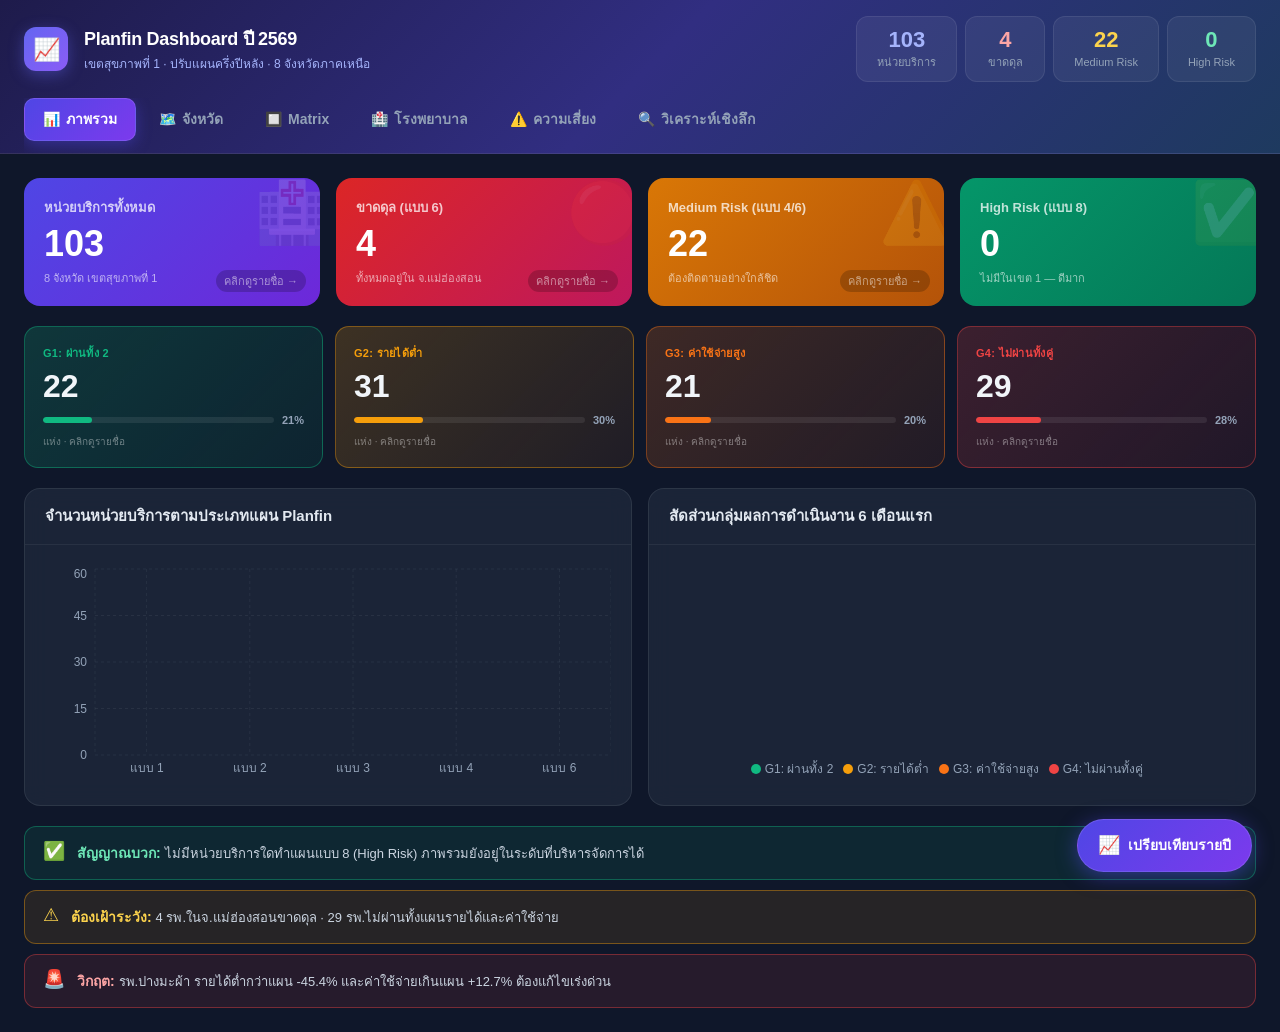
==== index.html @ d9b692b6 "New" ====
<!DOCTYPE html><html lang="th"><head><meta charSet="utf-8"/><meta name="viewport" content="width=device-width, initial-scale=1"/><link rel="stylesheet" href="./_next/static/css/d5224b88f8f56c6d.css" data-precedence="next"/><link rel="preload" as="script" fetchPriority="low" href="./_next/static/chunks/webpack-0bb8146e4663e6e8.js"/><script src="./_next/static/chunks/fd9d1056-9d9200ea77c7b224.js" async=""></script><script src="./_next/static/chunks/23-3e95b1f8a080f27b.js" async=""></script><script src="./_next/static/chunks/main-app-0496dd8c7f02f5f2.js" async=""></script><script src="./_next/static/chunks/999-10f7c270528f5261.js" async=""></script><script src="./_next/static/chunks/app/page-3d69cf6499fd7218.js" async=""></script><title>Planfin Dashboard 2569 - เขตสุขภาพที่ 1</title><meta name="description" content="วิเคราะห์แผนการเงิน (Planfin) ปรับแผนครึ่งปีหลัง ปีงบประมาณ 2569"/><script src="./_next/static/chunks/polyfills-78c92fac7aa8fdd8.js" noModule=""></script></head><body><div style="min-height:100vh;background:#0f172a;font-family:&#x27;Sarabun&#x27;, sans-serif"><div style="background:linear-gradient(135deg, #1e1b4b 0%, #312e81 50%, #1e3a5f 100%);border-bottom:1px solid rgba(255,255,255,0.1);position:sticky;top:0;z-index:50"><div style="max-width:1400px;margin:0 auto;padding:0 24px"><div style="display:flex;align-items:center;justify-content:space-between;padding:16px 0;gap:16px;flex-wrap:wrap"><div style="display:flex;align-items:center;gap:16px"><div style="width:44px;height:44px;background:linear-gradient(135deg,#6366f1,#8b5cf6);border-radius:12px;display:flex;align-items:center;justify-content:center;font-size:22px;box-shadow:0 4px 15px rgba(99,102,241,0.4)">📈</div><div><h1 style="margin:0;font-size:18px;font-weight:800;color:#ffffff;letter-spacing:-0.3px">Planfin Dashboard ปี 2569</h1><p style="margin:2px 0 0;font-size:12px;color:#a5b4fc">เขตสุขภาพที่ 1 · ปรับแผนครึ่งปีหลัง · 8 จังหวัดภาคเหนือ</p></div></div><div style="display:flex;gap:8px;flex-wrap:wrap"><div style="display:flex;flex-direction:column;align-items:center;padding:12px 20px;background:rgba(255,255,255,0.06);border-radius:12px;border:1px solid rgba(255,255,255,0.08);min-width:80px"><span style="font-size:22px;font-weight:800;color:#a5b4fc;line-height:1">103</span><span style="font-size:11px;color:#94a3b8;margin-top:4px;text-align:center;line-height:1.3">หน่วยบริการ</span></div><div style="display:flex;flex-direction:column;align-items:center;padding:12px 20px;background:rgba(255,255,255,0.06);border-radius:12px;border:1px solid rgba(255,255,255,0.08);min-width:80px"><span style="font-size:22px;font-weight:800;color:#fca5a5;line-height:1">4</span><span style="font-size:11px;color:#94a3b8;margin-top:4px;text-align:center;line-height:1.3">ขาดดุล</span></div><div style="display:flex;flex-direction:column;align-items:center;padding:12px 20px;background:rgba(255,255,255,0.06);border-radius:12px;border:1px solid rgba(255,255,255,0.08);min-width:80px"><span style="font-size:22px;font-weight:800;color:#fcd34d;line-height:1">22</span><span style="font-size:11px;color:#94a3b8;margin-top:4px;text-align:center;line-height:1.3">Medium Risk</span></div><div style="display:flex;flex-direction:column;align-items:center;padding:12px 20px;background:rgba(255,255,255,0.06);border-radius:12px;border:1px solid rgba(255,255,255,0.08);min-width:80px"><span style="font-size:22px;font-weight:800;color:#6ee7b7;line-height:1">0</span><span style="font-size:11px;color:#94a3b8;margin-top:4px;text-align:center;line-height:1.3">High Risk</span></div></div></div><div style="display:flex;gap:4px;padding-bottom:12px;overflow-x:auto"><button class="nav-tab active"><span>📊</span><span>ภาพรวม</span></button><button class="nav-tab"><span>🗺️</span><span>จังหวัด</span></button><button class="nav-tab"><span>🔲</span><span>Matrix</span></button><button class="nav-tab"><span>🏥</span><span>โรงพยาบาล</span></button><button class="nav-tab"><span>⚠️</span><span>ความเสี่ยง</span></button><button class="nav-tab"><span>🔍</span><span>วิเคราะห์เชิงลึก</span></button></div></div></div><div style="max-width:1400px;margin:0 auto;padding:24px"><div class="animate-fade-in" style="display:flex;flex-direction:column;gap:20px"><div style="display:grid;grid-template-columns:repeat(auto-fit, minmax(200px, 1fr));gap:16px"><div class="kpi-hover" style="background:linear-gradient(135deg, #4f46e5, #6d28d9);border-radius:16px;padding:20px;position:relative;overflow:hidden"><div style="position:absolute;top:-10px;right:-10px;font-size:60px;opacity:0.15">🏥</div><div style="font-size:13px;font-weight:600;color:rgba(255,255,255,0.75);margin-bottom:8px">หน่วยบริการทั้งหมด</div><div style="font-size:36px;font-weight:800;color:#ffffff;line-height:1">103</div><div style="font-size:11px;color:rgba(255,255,255,0.6);margin-top:8px">8 จังหวัด เขตสุขภาพที่ 1</div><div style="position:absolute;bottom:14px;right:14px;font-size:11px;color:rgba(255,255,255,0.5);background:rgba(0,0,0,0.2);padding:3px 8px;border-radius:20px">คลิกดูรายชื่อ →</div></div><div class="kpi-hover" style="background:linear-gradient(135deg, #dc2626, #be185d);border-radius:16px;padding:20px;position:relative;overflow:hidden"><div style="position:absolute;top:-10px;right:-10px;font-size:60px;opacity:0.15">🔴</div><div style="font-size:13px;font-weight:600;color:rgba(255,255,255,0.75);margin-bottom:8px">ขาดดุล (แบบ 6)</div><div style="font-size:36px;font-weight:800;color:#ffffff;line-height:1">4</div><div style="font-size:11px;color:rgba(255,255,255,0.6);margin-top:8px">ทั้งหมดอยู่ใน จ.แม่ฮ่องสอน</div><div style="position:absolute;bottom:14px;right:14px;font-size:11px;color:rgba(255,255,255,0.5);background:rgba(0,0,0,0.2);padding:3px 8px;border-radius:20px">คลิกดูรายชื่อ →</div></div><div class="kpi-hover" style="background:linear-gradient(135deg, #d97706, #b45309);border-radius:16px;padding:20px;position:relative;overflow:hidden"><div style="position:absolute;top:-10px;right:-10px;font-size:60px;opacity:0.15">⚠️</div><div style="font-size:13px;font-weight:600;color:rgba(255,255,255,0.75);margin-bottom:8px">Medium Risk (แบบ 4/6)</div><div style="font-size:36px;font-weight:800;color:#ffffff;line-height:1">22</div><div style="font-size:11px;color:rgba(255,255,255,0.6);margin-top:8px">ต้องติดตามอย่างใกล้ชิด</div><div style="position:absolute;bottom:14px;right:14px;font-size:11px;color:rgba(255,255,255,0.5);background:rgba(0,0,0,0.2);padding:3px 8px;border-radius:20px">คลิกดูรายชื่อ →</div></div><div class="kpi-hover" style="background:linear-gradient(135deg, #059669, #047857);border-radius:16px;padding:20px;position:relative;overflow:hidden"><div style="position:absolute;top:-10px;right:-10px;font-size:60px;opacity:0.15">✅</div><div style="font-size:13px;font-weight:600;color:rgba(255,255,255,0.75);margin-bottom:8px">High Risk (แบบ 8)</div><div style="font-size:36px;font-weight:800;color:#ffffff;line-height:1">0</div><div style="font-size:11px;color:rgba(255,255,255,0.6);margin-top:8px">ไม่มีในเขต 1 — ดีมาก</div></div></div><div style="display:grid;grid-template-columns:repeat(auto-fit, minmax(160px, 1fr));gap:12px"><div class="kpi-hover" style="background:linear-gradient(135deg, rgba(16,185,129,0.2), rgba(5,150,105,0.1));border:1px solid rgba(16,185,129,0.4);border-radius:14px;padding:18px"><div style="font-size:11px;font-weight:700;color:#10b981;margin-bottom:8px;letter-spacing:0.3px">G1: ผ่านทั้ง 2</div><div style="font-size:32px;font-weight:800;color:#f1f5f9;line-height:1">22</div><div style="display:flex;align-items:center;gap:8px;margin-top:10px"><div class="progress-bar" style="flex:1"><div class="progress-fill" style="width:21%;background:#10b981"></div></div><span style="font-size:11px;color:#94a3b8;font-weight:600">21<!-- -->%</span></div><div style="font-size:10px;color:rgba(255,255,255,0.4);margin-top:6px">แห่ง · คลิกดูรายชื่อ</div></div><div class="kpi-hover" style="background:linear-gradient(135deg, rgba(245,158,11,0.2), rgba(180,83,9,0.1));border:1px solid rgba(245,158,11,0.4);border-radius:14px;padding:18px"><div style="font-size:11px;font-weight:700;color:#f59e0b;margin-bottom:8px;letter-spacing:0.3px">G2: รายได้ต่ำ</div><div style="font-size:32px;font-weight:800;color:#f1f5f9;line-height:1">31</div><div style="display:flex;align-items:center;gap:8px;margin-top:10px"><div class="progress-bar" style="flex:1"><div class="progress-fill" style="width:30%;background:#f59e0b"></div></div><span style="font-size:11px;color:#94a3b8;font-weight:600">30<!-- -->%</span></div><div style="font-size:10px;color:rgba(255,255,255,0.4);margin-top:6px">แห่ง · คลิกดูรายชื่อ</div></div><div class="kpi-hover" style="background:linear-gradient(135deg, rgba(249,115,22,0.2), rgba(194,65,12,0.1));border:1px solid rgba(249,115,22,0.4);border-radius:14px;padding:18px"><div style="font-size:11px;font-weight:700;color:#f97316;margin-bottom:8px;letter-spacing:0.3px">G3: ค่าใช้จ่ายสูง</div><div style="font-size:32px;font-weight:800;color:#f1f5f9;line-height:1">21</div><div style="display:flex;align-items:center;gap:8px;margin-top:10px"><div class="progress-bar" style="flex:1"><div class="progress-fill" style="width:20%;background:#f97316"></div></div><span style="font-size:11px;color:#94a3b8;font-weight:600">20<!-- -->%</span></div><div style="font-size:10px;color:rgba(255,255,255,0.4);margin-top:6px">แห่ง · คลิกดูรายชื่อ</div></div><div class="kpi-hover" style="background:linear-gradient(135deg, rgba(239,68,68,0.2), rgba(185,28,28,0.1));border:1px solid rgba(239,68,68,0.4);border-radius:14px;padding:18px"><div style="font-size:11px;font-weight:700;color:#ef4444;margin-bottom:8px;letter-spacing:0.3px">G4: ไม่ผ่านทั้งคู่</div><div style="font-size:32px;font-weight:800;color:#f1f5f9;line-height:1">29</div><div style="display:flex;align-items:center;gap:8px;margin-top:10px"><div class="progress-bar" style="flex:1"><div class="progress-fill" style="width:28%;background:#ef4444"></div></div><span style="font-size:11px;color:#94a3b8;font-weight:600">28<!-- -->%</span></div><div style="font-size:10px;color:rgba(255,255,255,0.4);margin-top:6px">แห่ง · คลิกดูรายชื่อ</div></div></div><div style="display:grid;grid-template-columns:1fr 1fr;gap:16px"><div class="glass-card" style="padding:0;overflow:hidden"><div style="padding:16px 20px;border-bottom:1px solid rgba(255,255,255,0.06)"><h3 style="margin:0;font-size:15px;font-weight:700;color:#e2e8f0">จำนวนหน่วยบริการตามประเภทแผน Planfin</h3></div><div style="padding:20px"><div class="recharts-responsive-container" style="width:100%;height:220px;min-width:0"></div></div></div><div class="glass-card" style="padding:0;overflow:hidden"><div style="padding:16px 20px;border-bottom:1px solid rgba(255,255,255,0.06)"><h3 style="margin:0;font-size:15px;font-weight:700;color:#e2e8f0">สัดส่วนกลุ่มผลการดำเนินงาน 6 เดือนแรก</h3></div><div style="padding:20px"><div class="recharts-responsive-container" style="width:100%;height:220px;min-width:0"></div></div></div></div><div style="display:flex;flex-direction:column;gap:10px"><div style="background:rgba(16,185,129,0.1);border:1px solid rgba(16,185,129,0.4);border-radius:12px;padding:14px 18px;display:flex;gap:12px;align-items:flex-start"><span style="font-size:18px;line-height:1;margin-top:1px;color:#6ee7b7">✅</span><div><strong style="color:#6ee7b7;font-size:14px">สัญญาณบวก<!-- -->: </strong><span style="color:#cbd5e1;font-size:13px">ไม่มีหน่วยบริการใดทำแผนแบบ 8 (High Risk) ภาพรวมยังอยู่ในระดับที่บริหารจัดการได้</span></div></div><div style="background:rgba(245,158,11,0.1);border:1px solid rgba(245,158,11,0.4);border-radius:12px;padding:14px 18px;display:flex;gap:12px;align-items:flex-start"><span style="font-size:18px;line-height:1;margin-top:1px;color:#fcd34d">⚠</span><div><strong style="color:#fcd34d;font-size:14px">ต้องเฝ้าระวัง<!-- -->: </strong><span style="color:#cbd5e1;font-size:13px">4 รพ. ในจ.แม่ฮ่องสอนขาดดุล · 29 รพ. ไม่ผ่านทั้งแผนรายได้และค่าใช้จ่าย</span></div></div><div style="background:rgba(239,68,68,0.1);border:1px solid rgba(239,68,68,0.4);border-radius:12px;padding:14px 18px;display:flex;gap:12px;align-items:flex-start"><span style="font-size:18px;line-height:1;margin-top:1px;color:#fca5a5">🚨</span><div><strong style="color:#fca5a5;font-size:14px">วิกฤต<!-- -->: </strong><span style="color:#cbd5e1;font-size:13px">รพ.ปางมะผ้า รายได้ต่ำกว่าแผน -45.4% และค่าใช้จ่ายเกินแผน +12.7% ต้องแก้ไขเร่งด่วน</span></div></div></div></div></div></div><script src="./_next/static/chunks/webpack-0bb8146e4663e6e8.js" async=""></script><script>(self.__next_f=self.__next_f||[]).push([0]);self.__next_f.push([2,null])</script><script>self.__next_f.push([1,"1:HL[\"./_next/static/css/d5224b88f8f56c6d.css\",\"style\"]\n"])</script><script>self.__next_f.push([1,"2:I[5751,[],\"\"]\n4:I[7416,[\"999\",\"static/chunks/999-10f7c270528f5261.js\",\"931\",\"static/chunks/app/page-3d69cf6499fd7218.js\"],\"default\"]\n5:I[9275,[],\"\"]\n6:I[1343,[],\"\"]\n8:I[6130,[],\"\"]\n9:[]\n0:[[[\"$\",\"link\",\"0\",{\"rel\":\"stylesheet\",\"href\":\"./_next/static/css/d5224b88f8f56c6d.css\",\"precedence\":\"next\",\"crossOrigin\":\"$undefined\"}]],[\"$\",\"$L2\",null,{\"buildId\":\"xEooM-z-ZCKCpqNRtaUjY\",\"assetPrefix\":\".\",\"initialCanonicalUrl\":\"/\",\"initialTree\":[\"\",{\"children\":[\"__PAGE__\",{}]},\"$undefined\",\"$undefined\",true],\"initialSeedData\":[\"\",{\"children\":[\"__PAGE__\",{},[[\"$L3\",[\"$\",\"$L4\",null,{}]],null],null]},[[\"$\",\"html\",null,{\"lang\":\"th\",\"children\":[\"$\",\"body\",null,{\"children\":[\"$\",\"$L5\",null,{\"parallelRouterKey\":\"children\",\"segmentPath\":[\"children\"],\"error\":\"$undefined\",\"errorStyles\":\"$undefined\",\"errorScripts\":\"$undefined\",\"template\":[\"$\",\"$L6\",null,{}],\"templateStyles\":\"$undefined\",\"templateScripts\":\"$undefined\",\"notFound\":[[\"$\",\"title\",null,{\"children\":\"404: This page could not be found.\"}],[\"$\",\"div\",null,{\"style\":{\"fontFamily\":\"system-ui,\\\"Segoe UI\\\",Roboto,Helvetica,Arial,sans-serif,\\\"Apple Color Emoji\\\",\\\"Segoe UI Emoji\\\"\",\"height\":\"100vh\",\"textAlign\":\"center\",\"display\":\"flex\",\"flexDirection\":\"column\",\"alignItems\":\"center\",\"justifyContent\":\"center\"},\"children\":[\"$\",\"div\",null,{\"children\":[[\"$\",\"style\",null,{\"dangerouslySetInnerHTML\":{\"__html\":\"body{color:#000;background:#fff;margin:0}.next-error-h1{border-right:1px solid rgba(0,0,0,.3)}@media (prefers-color-scheme:dark){body{color:#fff;background:#000}.next-error-h1{border-right:1px solid rgba(255,255,255,.3)}}\"}}],[\"$\",\"h1\",null,{\"className\":\"next-error-h1\",\"style\":{\"display\":\"inline-block\",\"margin\":\"0 20px 0 0\",\"padding\":\"0 23px 0 0\",\"fontSize\":24,\"fontWeight\":500,\"verticalAlign\":\"top\",\"lineHeight\":\"49px\"},\"children\":\"404\"}],[\"$\",\"div\",null,{\"style\":{\"display\":\"inline-block\"},\"children\":[\"$\",\"h2\",null,{\"style\":{\"fontSize\":14,\"fontWeight\":400,\"lineHeight\":\"49px\",\"margin\":0},\"children\":\"This page could not be found.\"}]}]]}]}]],\"notFoundStyles\":[],\"styles\":null}]}]}],null],null]"])</script><script>self.__next_f.push([1,",\"couldBeIntercepted\":false,\"initialHead\":[null,\"$L7\"],\"globalErrorComponent\":\"$8\",\"missingSlots\":\"$W9\"}]]\n"])</script><script>self.__next_f.push([1,"7:[[\"$\",\"meta\",\"0\",{\"name\":\"viewport\",\"content\":\"width=device-width, initial-scale=1\"}],[\"$\",\"meta\",\"1\",{\"charSet\":\"utf-8\"}],[\"$\",\"title\",\"2\",{\"children\":\"Planfin Dashboard 2569 - เขตสุขภาพที่ 1\"}],[\"$\",\"meta\",\"3\",{\"name\":\"description\",\"content\":\"วิเคราะห์แผนการเงิน (Planfin) ปรับแผนครึ่งปีหลัง ปีงบประมาณ 2569\"}]]\n3:null\n"])</script>
<script>
(function(){
  function addFAB(){
    if(document.getElementById('fab-compare'))return;
    var a=document.createElement('a');
    a.id='fab-compare';
    a.href='comparison.html';
    a.title='เปรียบเทียบรายปี 2567-2569';
    a.style.cssText='position:fixed;bottom:28px;right:28px;z-index:2147483647;display:flex;align-items:center;gap:8px;padding:12px 20px;background:linear-gradient(135deg,#4f46e5,#7c3aed);border-radius:50px;color:#fff;text-decoration:none;font-family:Sarabun,sans-serif;font-size:14px;font-weight:700;box-shadow:0 4px 20px rgba(79,70,229,0.5);border:1px solid rgba(167,139,250,0.3);transition:all 0.2s';
    a.innerHTML='<span style="font-size:18px">&#128200;</span><span>เปรียบเทียบรายปี</span>';
    a.onmouseover=function(){this.style.transform='translateY(-3px)';this.style.boxShadow='0 8px 28px rgba(79,70,229,0.7)';};
    a.onmouseout=function(){this.style.transform='';this.style.boxShadow='0 4px 20px rgba(79,70,229,0.5)';};
    document.body.appendChild(a);
  }
  // รัน 3 รอบ เผื่อ React re-render ลบออก
  setTimeout(addFAB,100);
  setTimeout(addFAB,800);
  setTimeout(addFAB,2500);
})();
</script>
---- _next/static/css/d5224b88f8f56c6d.css ----
*,:after,:before{--tw-border-spacing-x:0;--tw-border-spacing-y:0;--tw-translate-x:0;--tw-translate-y:0;--tw-rotate:0;--tw-skew-x:0;--tw-skew-y:0;--tw-scale-x:1;--tw-scale-y:1;--tw-pan-x: ;--tw-pan-y: ;--tw-pinch-zoom: ;--tw-scroll-snap-strictness:proximity;--tw-gradient-from-position: ;--tw-gradient-via-position: ;--tw-gradient-to-position: ;--tw-ordinal: ;--tw-slashed-zero: ;--tw-numeric-figure: ;--tw-numeric-spacing: ;--tw-numeric-fraction: ;--tw-ring-inset: ;--tw-ring-offset-width:0px;--tw-ring-offset-color:#fff;--tw-ring-color:rgba(59,130,246,.5);--tw-ring-offset-shadow:0 0 #0000;--tw-ring-shadow:0 0 #0000;--tw-shadow:0 0 #0000;--tw-shadow-colored:0 0 #0000;--tw-blur: ;--tw-brightness: ;--tw-contrast: ;--tw-grayscale: ;--tw-hue-rotate: ;--tw-invert: ;--tw-saturate: ;--tw-sepia: ;--tw-drop-shadow: ;--tw-backdrop-blur: ;--tw-backdrop-brightness: ;--tw-backdrop-contrast: ;--tw-backdrop-grayscale: ;--tw-backdrop-hue-rotate: ;--tw-backdrop-invert: ;--tw-backdrop-opacity: ;--tw-backdrop-saturate: ;--tw-backdrop-sepia: ;--tw-contain-size: ;--tw-contain-layout: ;--tw-contain-paint: ;--tw-contain-style: }::backdrop{--tw-border-spacing-x:0;--tw-border-spacing-y:0;--tw-translate-x:0;--tw-translate-y:0;--tw-rotate:0;--tw-skew-x:0;--tw-skew-y:0;--tw-scale-x:1;--tw-scale-y:1;--tw-pan-x: ;--tw-pan-y: ;--tw-pinch-zoom: ;--tw-scroll-snap-strictness:proximity;--tw-gradient-from-position: ;--tw-gradient-via-position: ;--tw-gradient-to-position: ;--tw-ordinal: ;--tw-slashed-zero: ;--tw-numeric-figure: ;--tw-numeric-spacing: ;--tw-numeric-fraction: ;--tw-ring-inset: ;--tw-ring-offset-width:0px;--tw-ring-offset-color:#fff;--tw-ring-color:rgba(59,130,246,.5);--tw-ring-offset-shadow:0 0 #0000;--tw-ring-shadow:0 0 #0000;--tw-shadow:0 0 #0000;--tw-shadow-colored:0 0 #0000;--tw-blur: ;--tw-brightness: ;--tw-contrast: ;--tw-grayscale: ;--tw-hue-rotate: ;--tw-invert: ;--tw-saturate: ;--tw-sepia: ;--tw-drop-shadow: ;--tw-backdrop-blur: ;--tw-backdrop-brightness: ;--tw-backdrop-contrast: ;--tw-backdrop-grayscale: ;--tw-backdrop-hue-rotate: ;--tw-backdrop-invert: ;--tw-backdrop-opacity: ;--tw-backdrop-saturate: ;--tw-backdrop-sepia: ;--tw-contain-size: ;--tw-contain-layout: ;--tw-contain-paint: ;--tw-contain-style: }/*
! tailwindcss v3.4.19 | MIT License | https://tailwindcss.com
*/*,:after,:before{box-sizing:border-box;border:0 solid #e5e7eb}:after,:before{--tw-content:""}:host,html{line-height:1.5;-webkit-text-size-adjust:100%;-moz-tab-size:4;-o-tab-size:4;tab-size:4;font-family:ui-sans-serif,system-ui,sans-serif,Apple Color Emoji,Segoe UI Emoji,Segoe UI Symbol,Noto Color Emoji;font-feature-settings:normal;font-variation-settings:normal;-webkit-tap-highlight-color:transparent}body{margin:0;line-height:inherit}hr{height:0;color:inherit;border-top-width:1px}abbr:where([title]){-webkit-text-decoration:underline dotted;text-decoration:underline dotted}h1,h2,h3,h4,h5,h6{font-size:inherit;font-weight:inherit}a{color:inherit;text-decoration:inherit}b,strong{font-weight:bolder}code,kbd,pre,samp{font-family:ui-monospace,SFMono-Regular,Menlo,Monaco,Consolas,Liberation Mono,Courier New,monospace;font-feature-settings:normal;font-variation-settings:normal;font-size:1em}small{font-size:80%}sub,sup{font-size:75%;line-height:0;position:relative;vertical-align:baseline}sub{bottom:-.25em}sup{top:-.5em}table{text-indent:0;border-color:inherit;border-collapse:collapse}button,input,optgroup,select,textarea{font-family:inherit;font-feature-settings:inherit;font-variation-settings:inherit;font-size:100%;font-weight:inherit;line-height:inherit;letter-spacing:inherit;color:inherit;margin:0;padding:0}button,select{text-transform:none}button,input:where([type=button]),input:where([type=reset]),input:where([type=submit]){-webkit-appearance:button;background-color:transparent;background-image:none}:-moz-focusring{outline:auto}:-moz-ui-invalid{box-shadow:none}progress{vertical-align:baseline}::-webkit-inner-spin-button,::-webkit-outer-spin-button{height:auto}[type=search]{-webkit-appearance:textfield;outline-offset:-2px}::-webkit-search-decoration{-webkit-appearance:none}::-webkit-file-upload-button{-webkit-appearance:button;font:inherit}summary{display:list-item}blockquote,dd,dl,figure,h1,h2,h3,h4,h5,h6,hr,p,pre{margin:0}fieldset{margin:0}fieldset,legend{padding:0}menu,ol,ul{list-style:none;margin:0;padding:0}dialog{padding:0}textarea{resize:vertical}input::-moz-placeholder,textarea::-moz-placeholder{opacity:1;color:#9ca3af}input::placeholder,textarea::placeholder{opacity:1;color:#9ca3af}[role=button],button{cursor:pointer}:disabled{cursor:default}audio,canvas,embed,iframe,img,object,svg,video{display:block;vertical-align:middle}img,video{max-width:100%;height:auto}[hidden]:where(:not([hidden=until-found])){display:none}.collapse{visibility:collapse}.fixed{position:fixed}.absolute{position:absolute}.relative{position:relative}.sticky{position:sticky}.inset-0{inset:0}.z-50{z-index:50}.mb-1\.5{margin-bottom:.375rem}.mb-3{margin-bottom:.75rem}.ml-1{margin-left:.25rem}.ml-2{margin-left:.5rem}.ml-3{margin-left:.75rem}.mt-0\.5{margin-top:.125rem}.mt-1{margin-top:.25rem}.flex{display:flex}.table{display:table}.grid{display:grid}.hidden{display:none}.h-1\.5{height:.375rem}.h-4{height:1rem}.h-5{height:1.25rem}.h-7{height:1.75rem}.max-h-\[88vh\]{max-height:88vh}.w-1\.5{width:.375rem}.w-5{width:1.25rem}.w-7{width:1.75rem}.w-full{width:100%}.min-w-0{min-width:0}.max-w-2xl{max-width:42rem}.flex-1{flex:1 1 0%}.flex-shrink-0{flex-shrink:0}.transform{transform:translate(var(--tw-translate-x),var(--tw-translate-y)) rotate(var(--tw-rotate)) skewX(var(--tw-skew-x)) skewY(var(--tw-skew-y)) scaleX(var(--tw-scale-x)) scaleY(var(--tw-scale-y))}.flex-col{flex-direction:column}.flex-wrap{flex-wrap:wrap}.items-start{align-items:flex-start}.items-center{align-items:center}.justify-center{justify-content:center}.justify-between{justify-content:space-between}.gap-1\.5{gap:.375rem}.gap-2{gap:.5rem}.gap-3{gap:.75rem}.space-y-1>:not([hidden])~:not([hidden]){--tw-space-y-reverse:0;margin-top:calc(.25rem * calc(1 - var(--tw-space-y-reverse)));margin-bottom:calc(.25rem * var(--tw-space-y-reverse))}.space-y-2>:not([hidden])~:not([hidden]){--tw-space-y-reverse:0;margin-top:calc(.5rem * calc(1 - var(--tw-space-y-reverse)));margin-bottom:calc(.5rem * var(--tw-space-y-reverse))}.space-y-3>:not([hidden])~:not([hidden]){--tw-space-y-reverse:0;margin-top:calc(.75rem * calc(1 - var(--tw-space-y-reverse)));margin-bottom:calc(.75rem * var(--tw-space-y-reverse))}.overflow-hidden{overflow:hidden}.overflow-y-auto{overflow-y:auto}.truncate{overflow:hidden;text-overflow:ellipsis;white-space:nowrap}.rounded{border-radius:.25rem}.rounded-2xl{border-radius:1rem}.rounded-full{border-radius:9999px}.rounded-lg{border-radius:.5rem}.rounded-xl{border-radius:.75rem}.border{border-width:1px}.border-t{border-top-width:1px}.border-amber-300{--tw-border-opacity:1;border-color:rgb(252 211 77/var(--tw-border-opacity,1))}.border-blue-100{--tw-border-opacity:1;border-color:rgb(219 234 254/var(--tw-border-opacity,1))}.border-emerald-300{--tw-border-opacity:1;border-color:rgb(110 231 183/var(--tw-border-opacity,1))}.border-orange-300{--tw-border-opacity:1;border-color:rgb(253 186 116/var(--tw-border-opacity,1))}.border-red-200{--tw-border-opacity:1;border-color:rgb(254 202 202/var(--tw-border-opacity,1))}.border-red-300{--tw-border-opacity:1;border-color:rgb(252 165 165/var(--tw-border-opacity,1))}.border-slate-100{--tw-border-opacity:1;border-color:rgb(241 245 249/var(--tw-border-opacity,1))}.border-slate-200{--tw-border-opacity:1;border-color:rgb(226 232 240/var(--tw-border-opacity,1))}.bg-amber-100{--tw-bg-opacity:1;background-color:rgb(254 243 199/var(--tw-bg-opacity,1))}.bg-black\/60{background-color:rgba(0,0,0,.6)}.bg-blue-50{--tw-bg-opacity:1;background-color:rgb(239 246 255/var(--tw-bg-opacity,1))}.bg-blue-700{--tw-bg-opacity:1;background-color:rgb(29 78 216/var(--tw-bg-opacity,1))}.bg-emerald-100{--tw-bg-opacity:1;background-color:rgb(209 250 229/var(--tw-bg-opacity,1))}.bg-orange-100{--tw-bg-opacity:1;background-color:rgb(255 237 213/var(--tw-bg-opacity,1))}.bg-red-100{--tw-bg-opacity:1;background-color:rgb(254 226 226/var(--tw-bg-opacity,1))}.bg-red-50{--tw-bg-opacity:1;background-color:rgb(254 242 242/var(--tw-bg-opacity,1))}.bg-slate-100{--tw-bg-opacity:1;background-color:rgb(241 245 249/var(--tw-bg-opacity,1))}.bg-slate-400{--tw-bg-opacity:1;background-color:rgb(148 163 184/var(--tw-bg-opacity,1))}.bg-slate-50{--tw-bg-opacity:1;background-color:rgb(248 250 252/var(--tw-bg-opacity,1))}.bg-white{--tw-bg-opacity:1;background-color:rgb(255 255 255/var(--tw-bg-opacity,1))}.bg-white\/20{background-color:hsla(0,0%,100%,.2)}.p-4{padding:1rem}.px-2{padding-left:.5rem;padding-right:.5rem}.px-3{padding-left:.75rem;padding-right:.75rem}.px-4{padding-left:1rem;padding-right:1rem}.px-5{padding-left:1.25rem;padding-right:1.25rem}.py-0\.5{padding-top:.125rem;padding-bottom:.125rem}.py-2{padding-top:.5rem;padding-bottom:.5rem}.py-2\.5{padding-top:.625rem;padding-bottom:.625rem}.py-3{padding-top:.75rem;padding-bottom:.75rem}.py-4{padding-top:1rem;padding-bottom:1rem}.pb-2{padding-bottom:.5rem}.pb-5{padding-bottom:1.25rem}.pt-3{padding-top:.75rem}.pt-4{padding-top:1rem}.text-base{font-size:1rem;line-height:1.5rem}.text-lg{font-size:1.125rem;line-height:1.75rem}.text-sm{font-size:.875rem;line-height:1.25rem}.text-xs{font-size:.75rem;line-height:1rem}.font-bold{font-weight:700}.font-semibold{font-weight:600}.uppercase{text-transform:uppercase}.tabular-nums{--tw-numeric-spacing:tabular-nums;font-variant-numeric:var(--tw-ordinal) var(--tw-slashed-zero) var(--tw-numeric-figure) var(--tw-numeric-spacing) var(--tw-numeric-fraction)}.leading-relaxed{line-height:1.625}.leading-tight{line-height:1.25}.tracking-wider{letter-spacing:.05em}.text-amber-800{--tw-text-opacity:1;color:rgb(146 64 14/var(--tw-text-opacity,1))}.text-blue-900{--tw-text-opacity:1;color:rgb(30 58 138/var(--tw-text-opacity,1))}.text-emerald-800{--tw-text-opacity:1;color:rgb(6 95 70/var(--tw-text-opacity,1))}.text-orange-800{--tw-text-opacity:1;color:rgb(154 52 18/var(--tw-text-opacity,1))}.text-red-500{--tw-text-opacity:1;color:rgb(239 68 68/var(--tw-text-opacity,1))}.text-red-700{--tw-text-opacity:1;color:rgb(185 28 28/var(--tw-text-opacity,1))}.text-red-800{--tw-text-opacity:1;color:rgb(153 27 27/var(--tw-text-opacity,1))}.text-slate-400{--tw-text-opacity:1;color:rgb(148 163 184/var(--tw-text-opacity,1))}.text-slate-500{--tw-text-opacity:1;color:rgb(100 116 139/var(--tw-text-opacity,1))}.text-slate-700{--tw-text-opacity:1;color:rgb(51 65 85/var(--tw-text-opacity,1))}.text-slate-800{--tw-text-opacity:1;color:rgb(30 41 59/var(--tw-text-opacity,1))}.text-white{--tw-text-opacity:1;color:rgb(255 255 255/var(--tw-text-opacity,1))}.text-white\/70{color:hsla(0,0%,100%,.7)}.underline{text-decoration-line:underline}.shadow-2xl{--tw-shadow:0 25px 50px -12px rgba(0,0,0,.25);--tw-shadow-colored:0 25px 50px -12px var(--tw-shadow-color);box-shadow:var(--tw-ring-offset-shadow,0 0 #0000),var(--tw-ring-shadow,0 0 #0000),var(--tw-shadow)}.outline{outline-style:solid}.filter{filter:var(--tw-blur) var(--tw-brightness) var(--tw-contrast) var(--tw-grayscale) var(--tw-hue-rotate) var(--tw-invert) var(--tw-saturate) var(--tw-sepia) var(--tw-drop-shadow)}.backdrop-blur-sm{--tw-backdrop-blur:blur(4px);backdrop-filter:var(--tw-backdrop-blur) var(--tw-backdrop-brightness) var(--tw-backdrop-contrast) var(--tw-backdrop-grayscale) var(--tw-backdrop-hue-rotate) var(--tw-backdrop-invert) var(--tw-backdrop-opacity) var(--tw-backdrop-saturate) var(--tw-backdrop-sepia)}.transition{transition-property:color,background-color,border-color,text-decoration-color,fill,stroke,opacity,box-shadow,transform,filter,backdrop-filter;transition-timing-function:cubic-bezier(.4,0,.2,1);transition-duration:.15s}.transition-colors{transition-property:color,background-color,border-color,text-decoration-color,fill,stroke;transition-timing-function:cubic-bezier(.4,0,.2,1);transition-duration:.15s}*{font-family:Sarabun,-apple-system,BlinkMacSystemFont,Segoe UI,sans-serif}body{background:#0f172a}::-webkit-scrollbar{width:6px;height:6px}::-webkit-scrollbar-track{background:#1e293b}::-webkit-scrollbar-thumb{background:#475569;border-radius:3px}::-webkit-scrollbar-thumb:hover{background:#64748b}@keyframes fadeIn{0%{opacity:0;transform:translateY(8px)}to{opacity:1;transform:translateY(0)}}@keyframes slideIn{0%{opacity:0;transform:translateX(-12px)}to{opacity:1;transform:translateX(0)}}@keyframes pulse-glow{0%,to{box-shadow:0 0 0 0 rgba(99,102,241,.4)}50%{box-shadow:0 0 0 8px rgba(99,102,241,0)}}.animate-fade-in{animation:fadeIn .35s ease-out both}.animate-slide-in{animation:slideIn .3s ease-out both}.glass-card{background:rgba(30,41,59,.8);backdrop-filter:blur(12px);border:1px solid hsla(0,0%,100%,.08);border-radius:16px}.kpi-hover{transition:all .2s ease;cursor:pointer}.kpi-hover:hover{transform:translateY(-4px);filter:brightness(1.1)}.nav-tab{display:flex;align-items:center;gap:6px;padding:10px 18px;border-radius:10px;font-size:14px;font-weight:600;transition:all .2s ease;white-space:nowrap;color:#94a3b8;border:1px solid transparent}.nav-tab:hover{background:rgba(99,102,241,.12);color:#c7d2fe}.nav-tab.active{background:linear-gradient(135deg,#4f46e5,#7c3aed);color:#fff;border-color:rgba(167,139,250,.3);box-shadow:0 4px 15px rgba(79,70,229,.4)}.badge{display:inline-flex;align-items:center;padding:2px 10px;border-radius:20px;font-size:11px;font-weight:700;letter-spacing:.3px}.data-table{width:100%;border-collapse:separate;border-spacing:0}.data-table th{padding:12px 14px;font-size:12px;font-weight:700;letter-spacing:.5px;text-transform:uppercase}.data-table td{padding:10px 14px;font-size:13px;border-bottom:1px solid hsla(0,0%,100%,.04)}.data-table tbody tr{transition:background .15s}.data-table tbody tr:hover{background:hsla(0,0%,100%,.04)}.progress-bar{height:6px;border-radius:3px;background:hsla(0,0%,100%,.08);overflow:hidden}.progress-fill{height:100%;border-radius:3px;transition:width .5s ease}.hover\:bg-white\/35:hover{background-color:hsla(0,0%,100%,.35)}
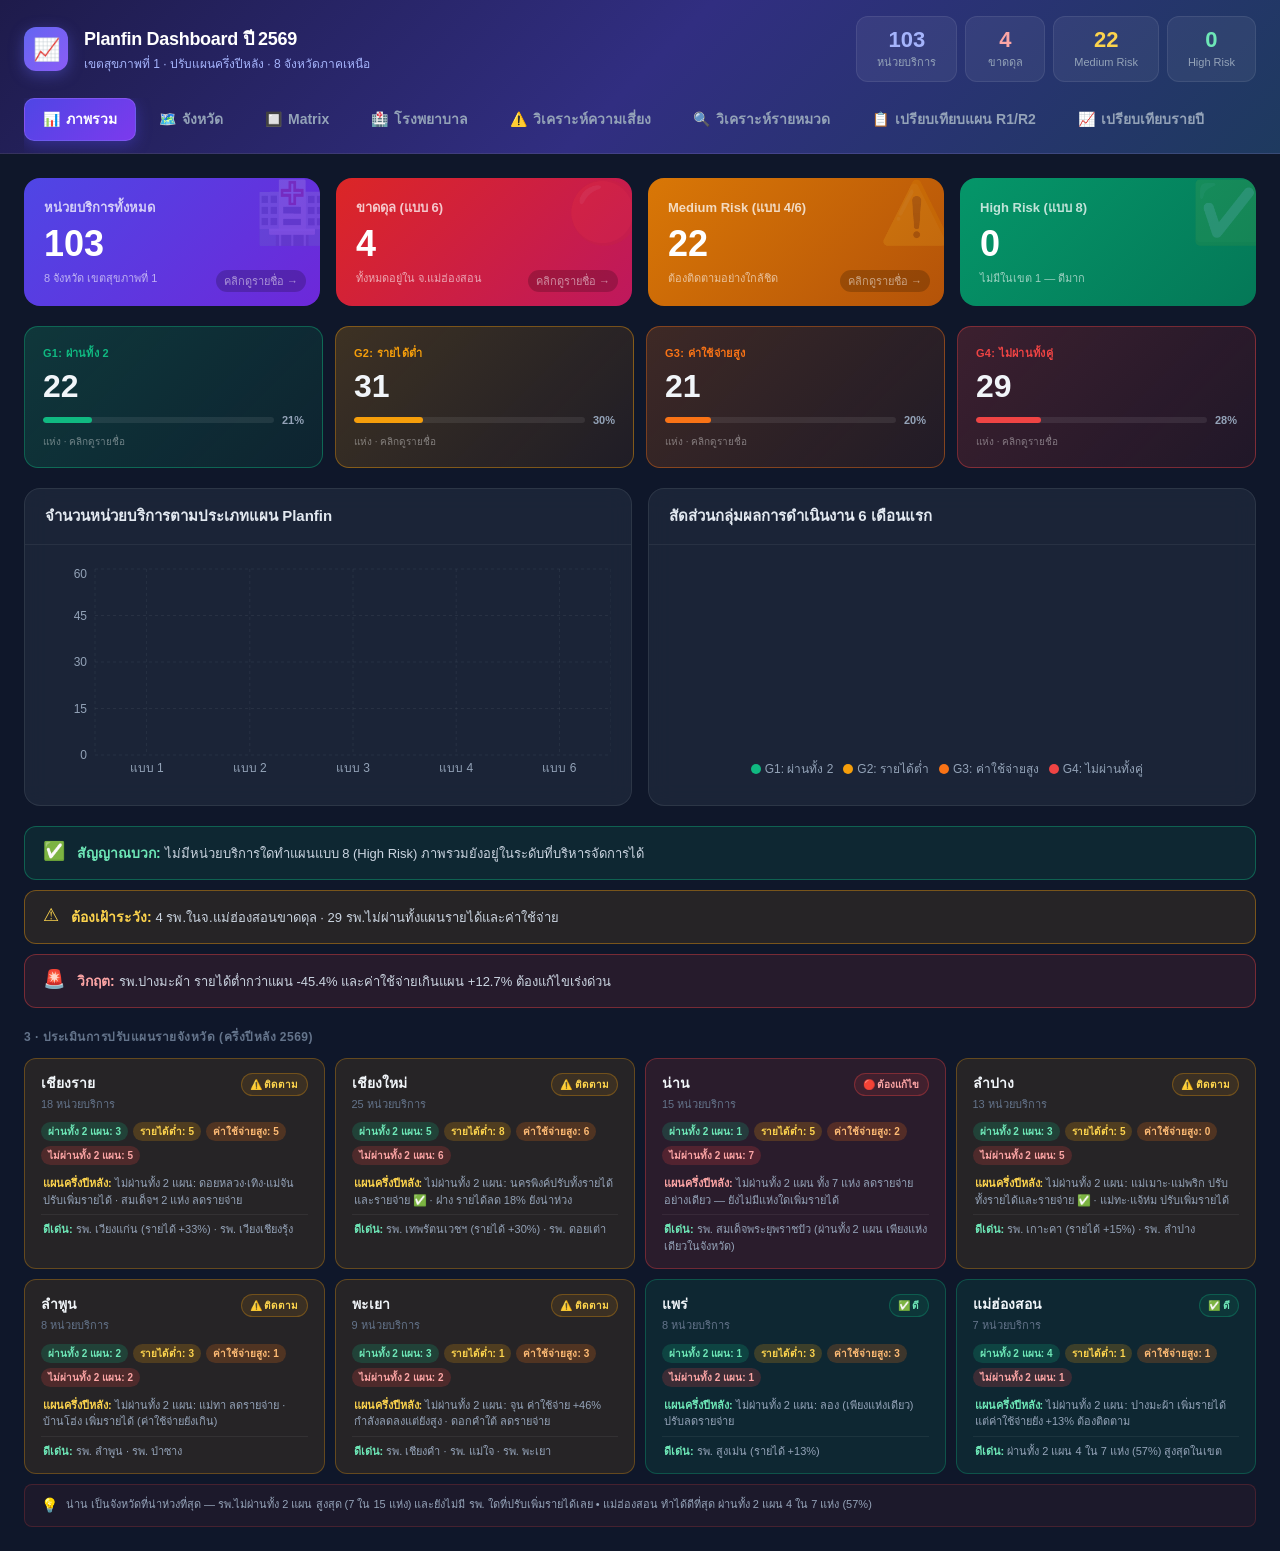
==== commit f203e951: "Update เพิ่ม ระบบช่วยบันทึกข้อความที่เคยพิมพ์ไปแล้ว" ====
--- a/index.html
+++ b/index.html
@@ -1,21 +1 @@
 <!DOCTYPE html><html lang="th"><head><meta charSet="utf-8"/><meta name="viewport" content="width=device-width, initial-scale=1"/><link rel="stylesheet" href="./_next/static/css/d5224b88f8f56c6d.css" data-precedence="next"/><link rel="preload" as="script" fetchPriority="low" href="./_next/static/chunks/webpack-0bb8146e4663e6e8.js"/><script src="./_next/static/chunks/fd9d1056-9d9200ea77c7b224.js" async=""></script><script src="./_next/static/chunks/23-3e95b1f8a080f27b.js" async=""></script><script src="./_next/static/chunks/main-app-0496dd8c7f02f5f2.js" async=""></script><script src="./_next/static/chunks/999-10f7c270528f5261.js" async=""></script><script src="./_next/static/chunks/app/page-3d69cf6499fd7218.js" async=""></script><title>Planfin Dashboard 2569 - เขตสุขภาพที่ 1</title><meta name="description" content="วิเคราะห์แผนการเงิน (Planfin) ปรับแผนครึ่งปีหลัง ปีงบประมาณ 2569"/><script src="./_next/static/chunks/polyfills-78c92fac7aa8fdd8.js" noModule=""></script></head><body><div style="min-height:100vh;background:#0f172a;font-family:&#x27;Sarabun&#x27;, sans-serif"><div style="background:linear-gradient(135deg, #1e1b4b 0%, #312e81 50%, #1e3a5f 100%);border-bottom:1px solid rgba(255,255,255,0.1);position:sticky;top:0;z-index:50"><div style="max-width:1400px;margin:0 auto;padding:0 24px"><div style="display:flex;align-items:center;justify-content:space-between;padding:16px 0;gap:16px;flex-wrap:wrap"><div style="display:flex;align-items:center;gap:16px"><div style="width:44px;height:44px;background:linear-gradient(135deg,#6366f1,#8b5cf6);border-radius:12px;display:flex;align-items:center;justify-content:center;font-size:22px;box-shadow:0 4px 15px rgba(99,102,241,0.4)">📈</div><div><h1 style="margin:0;font-size:18px;font-weight:800;color:#ffffff;letter-spacing:-0.3px">Planfin Dashboard ปี 2569</h1><p style="margin:2px 0 0;font-size:12px;color:#a5b4fc">เขตสุขภาพที่ 1 · ปรับแผนครึ่งปีหลัง · 8 จังหวัดภาคเหนือ</p></div></div><div style="display:flex;gap:8px;flex-wrap:wrap"><div style="display:flex;flex-direction:column;align-items:center;padding:12px 20px;background:rgba(255,255,255,0.06);border-radius:12px;border:1px solid rgba(255,255,255,0.08);min-width:80px"><span style="font-size:22px;font-weight:800;color:#a5b4fc;line-height:1">103</span><span style="font-size:11px;color:#94a3b8;margin-top:4px;text-align:center;line-height:1.3">หน่วยบริการ</span></div><div style="display:flex;flex-direction:column;align-items:center;padding:12px 20px;background:rgba(255,255,255,0.06);border-radius:12px;border:1px solid rgba(255,255,255,0.08);min-width:80px"><span style="font-size:22px;font-weight:800;color:#fca5a5;line-height:1">4</span><span style="font-size:11px;color:#94a3b8;margin-top:4px;text-align:center;line-height:1.3">ขาดดุล</span></div><div style="display:flex;flex-direction:column;align-items:center;padding:12px 20px;background:rgba(255,255,255,0.06);border-radius:12px;border:1px solid rgba(255,255,255,0.08);min-width:80px"><span style="font-size:22px;font-weight:800;color:#fcd34d;line-height:1">22</span><span style="font-size:11px;color:#94a3b8;margin-top:4px;text-align:center;line-height:1.3">Medium Risk</span></div><div style="display:flex;flex-direction:column;align-items:center;padding:12px 20px;background:rgba(255,255,255,0.06);border-radius:12px;border:1px solid rgba(255,255,255,0.08);min-width:80px"><span style="font-size:22px;font-weight:800;color:#6ee7b7;line-height:1">0</span><span style="font-size:11px;color:#94a3b8;margin-top:4px;text-align:center;line-height:1.3">High Risk</span></div></div></div><div style="display:flex;gap:4px;padding-bottom:12px;overflow-x:auto"><button class="nav-tab active"><span>📊</span><span>ภาพรวม</span></button><button class="nav-tab"><span>🗺️</span><span>จังหวัด</span></button><button class="nav-tab"><span>🔲</span><span>Matrix</span></button><button class="nav-tab"><span>🏥</span><span>โรงพยาบาล</span></button><button class="nav-tab"><span>⚠️</span><span>ความเสี่ยง</span></button><button class="nav-tab"><span>🔍</span><span>วิเคราะห์เชิงลึก</span></button></div></div></div><div style="max-width:1400px;margin:0 auto;padding:24px"><div class="animate-fade-in" style="display:flex;flex-direction:column;gap:20px"><div style="display:grid;grid-template-columns:repeat(auto-fit, minmax(200px, 1fr));gap:16px"><div class="kpi-hover" style="background:linear-gradient(135deg, #4f46e5, #6d28d9);border-radius:16px;padding:20px;position:relative;overflow:hidden"><div style="position:absolute;top:-10px;right:-10px;font-size:60px;opacity:0.15">🏥</div><div style="font-size:13px;font-weight:600;color:rgba(255,255,255,0.75);margin-bottom:8px">หน่วยบริการทั้งหมด</div><div style="font-size:36px;font-weight:800;color:#ffffff;line-height:1">103</div><div style="font-size:11px;color:rgba(255,255,255,0.6);margin-top:8px">8 จังหวัด เขตสุขภาพที่ 1</div><div style="position:absolute;bottom:14px;right:14px;font-size:11px;color:rgba(255,255,255,0.5);background:rgba(0,0,0,0.2);padding:3px 8px;border-radius:20px">คลิกดูรายชื่อ →</div></div><div class="kpi-hover" style="background:linear-gradient(135deg, #dc2626, #be185d);border-radius:16px;padding:20px;position:relative;overflow:hidden"><div style="position:absolute;top:-10px;right:-10px;font-size:60px;opacity:0.15">🔴</div><div style="font-size:13px;font-weight:600;color:rgba(255,255,255,0.75);margin-bottom:8px">ขาดดุล (แบบ 6)</div><div style="font-size:36px;font-weight:800;color:#ffffff;line-height:1">4</div><div style="font-size:11px;color:rgba(255,255,255,0.6);margin-top:8px">ทั้งหมดอยู่ใน จ.แม่ฮ่องสอน</div><div style="position:absolute;bottom:14px;right:14px;font-size:11px;color:rgba(255,255,255,0.5);background:rgba(0,0,0,0.2);padding:3px 8px;border-radius:20px">คลิกดูรายชื่อ →</div></div><div class="kpi-hover" style="background:linear-gradient(135deg, #d97706, #b45309);border-radius:16px;padding:20px;position:relative;overflow:hidden"><div style="position:absolute;top:-10px;right:-10px;font-size:60px;opacity:0.15">⚠️</div><div style="font-size:13px;font-weight:600;color:rgba(255,255,255,0.75);margin-bottom:8px">Medium Risk (แบบ 4/6)</div><div style="font-size:36px;font-weight:800;color:#ffffff;line-height:1">22</div><div style="font-size:11px;color:rgba(255,255,255,0.6);margin-top:8px">ต้องติดตามอย่างใกล้ชิด</div><div style="position:absolute;bottom:14px;right:14px;font-size:11px;color:rgba(255,255,255,0.5);background:rgba(0,0,0,0.2);padding:3px 8px;border-radius:20px">คลิกดูรายชื่อ →</div></div><div class="kpi-hover" style="background:linear-gradient(135deg, #059669, #047857);border-radius:16px;padding:20px;position:relative;overflow:hidden"><div style="position:absolute;top:-10px;right:-10px;font-size:60px;opacity:0.15">✅</div><div style="font-size:13px;font-weight:600;color:rgba(255,255,255,0.75);margin-bottom:8px">High Risk (แบบ 8)</div><div style="font-size:36px;font-weight:800;color:#ffffff;line-height:1">0</div><div style="font-size:11px;color:rgba(255,255,255,0.6);margin-top:8px">ไม่มีในเขต 1 — ดีมาก</div></div></div><div style="display:grid;grid-template-columns:repeat(auto-fit, minmax(160px, 1fr));gap:12px"><div class="kpi-hover" style="background:linear-gradient(135deg, rgba(16,185,129,0.2), rgba(5,150,105,0.1));border:1px solid rgba(16,185,129,0.4);border-radius:14px;padding:18px"><div style="font-size:11px;font-weight:700;color:#10b981;margin-bottom:8px;letter-spacing:0.3px">G1: ผ่านทั้ง 2</div><div style="font-size:32px;font-weight:800;color:#f1f5f9;line-height:1">22</div><div style="display:flex;align-items:center;gap:8px;margin-top:10px"><div class="progress-bar" style="flex:1"><div class="progress-fill" style="width:21%;background:#10b981"></div></div><span style="font-size:11px;color:#94a3b8;font-weight:600">21<!-- -->%</span></div><div style="font-size:10px;color:rgba(255,255,255,0.4);margin-top:6px">แห่ง · คลิกดูรายชื่อ</div></div><div class="kpi-hover" style="background:linear-gradient(135deg, rgba(245,158,11,0.2), rgba(180,83,9,0.1));border:1px solid rgba(245,158,11,0.4);border-radius:14px;padding:18px"><div style="font-size:11px;font-weight:700;color:#f59e0b;margin-bottom:8px;letter-spacing:0.3px">G2: รายได้ต่ำ</div><div style="font-size:32px;font-weight:800;color:#f1f5f9;line-height:1">31</div><div style="display:flex;align-items:center;gap:8px;margin-top:10px"><div class="progress-bar" style="flex:1"><div class="progress-fill" style="width:30%;background:#f59e0b"></div></div><span style="font-size:11px;color:#94a3b8;font-weight:600">30<!-- -->%</span></div><div style="font-size:10px;color:rgba(255,255,255,0.4);margin-top:6px">แห่ง · คลิกดูรายชื่อ</div></div><div class="kpi-hover" style="background:linear-gradient(135deg, rgba(249,115,22,0.2), rgba(194,65,12,0.1));border:1px solid rgba(249,115,22,0.4);border-radius:14px;padding:18px"><div style="font-size:11px;font-weight:700;color:#f97316;margin-bottom:8px;letter-spacing:0.3px">G3: ค่าใช้จ่ายสูง</div><div style="font-size:32px;font-weight:800;color:#f1f5f9;line-height:1">21</div><div style="display:flex;align-items:center;gap:8px;margin-top:10px"><div class="progress-bar" style="flex:1"><div class="progress-fill" style="width:20%;background:#f97316"></div></div><span style="font-size:11px;color:#94a3b8;font-weight:600">20<!-- -->%</span></div><div style="font-size:10px;color:rgba(255,255,255,0.4);margin-top:6px">แห่ง · คลิกดูรายชื่อ</div></div><div class="kpi-hover" style="background:linear-gradient(135deg, rgba(239,68,68,0.2), rgba(185,28,28,0.1));border:1px solid rgba(239,68,68,0.4);border-radius:14px;padding:18px"><div style="font-size:11px;font-weight:700;color:#ef4444;margin-bottom:8px;letter-spacing:0.3px">G4: ไม่ผ่านทั้งคู่</div><div style="font-size:32px;font-weight:800;color:#f1f5f9;line-height:1">29</div><div style="display:flex;align-items:center;gap:8px;margin-top:10px"><div class="progress-bar" style="flex:1"><div class="progress-fill" style="width:28%;background:#ef4444"></div></div><span style="font-size:11px;color:#94a3b8;font-weight:600">28<!-- -->%</span></div><div style="font-size:10px;color:rgba(255,255,255,0.4);margin-top:6px">แห่ง · คลิกดูรายชื่อ</div></div></div><div style="display:grid;grid-template-columns:1fr 1fr;gap:16px"><div class="glass-card" style="padding:0;overflow:hidden"><div style="padding:16px 20px;border-bottom:1px solid rgba(255,255,255,0.06)"><h3 style="margin:0;font-size:15px;font-weight:700;color:#e2e8f0">จำนวนหน่วยบริการตามประเภทแผน Planfin</h3></div><div style="padding:20px"><div class="recharts-responsive-container" style="width:100%;height:220px;min-width:0"></div></div></div><div class="glass-card" style="padding:0;overflow:hidden"><div style="padding:16px 20px;border-bottom:1px solid rgba(255,255,255,0.06)"><h3 style="margin:0;font-size:15px;font-weight:700;color:#e2e8f0">สัดส่วนกลุ่มผลการดำเนินงาน 6 เดือนแรก</h3></div><div style="padding:20px"><div class="recharts-responsive-container" style="width:100%;height:220px;min-width:0"></div></div></div></div><div style="display:flex;flex-direction:column;gap:10px"><div style="background:rgba(16,185,129,0.1);border:1px solid rgba(16,185,129,0.4);border-radius:12px;padding:14px 18px;display:flex;gap:12px;align-items:flex-start"><span style="font-size:18px;line-height:1;margin-top:1px;color:#6ee7b7">✅</span><div><strong style="color:#6ee7b7;font-size:14px">สัญญาณบวก<!-- -->: </strong><span style="color:#cbd5e1;font-size:13px">ไม่มีหน่วยบริการใดทำแผนแบบ 8 (High Risk) ภาพรวมยังอยู่ในระดับที่บริหารจัดการได้</span></div></div><div style="background:rgba(245,158,11,0.1);border:1px solid rgba(245,158,11,0.4);border-radius:12px;padding:14px 18px;display:flex;gap:12px;align-items:flex-start"><span style="font-size:18px;line-height:1;margin-top:1px;color:#fcd34d">⚠</span><div><strong style="color:#fcd34d;font-size:14px">ต้องเฝ้าระวัง<!-- -->: </strong><span style="color:#cbd5e1;font-size:13px">4 รพ. ในจ.แม่ฮ่องสอนขาดดุล · 29 รพ. ไม่ผ่านทั้งแผนรายได้และค่าใช้จ่าย</span></div></div><div style="background:rgba(239,68,68,0.1);border:1px solid rgba(239,68,68,0.4);border-radius:12px;padding:14px 18px;display:flex;gap:12px;align-items:flex-start"><span style="font-size:18px;line-height:1;margin-top:1px;color:#fca5a5">🚨</span><div><strong style="color:#fca5a5;font-size:14px">วิกฤต<!-- -->: </strong><span style="color:#cbd5e1;font-size:13px">รพ.ปางมะผ้า รายได้ต่ำกว่าแผน -45.4% และค่าใช้จ่ายเกินแผน +12.7% ต้องแก้ไขเร่งด่วน</span></div></div></div></div></div></div><script src="./_next/static/chunks/webpack-0bb8146e4663e6e8.js" async=""></script><script>(self.__next_f=self.__next_f||[]).push([0]);self.__next_f.push([2,null])</script><script>self.__next_f.push([1,"1:HL[\"./_next/static/css/d5224b88f8f56c6d.css\",\"style\"]\n"])</script><script>self.__next_f.push([1,"2:I[5751,[],\"\"]\n4:I[7416,[\"999\",\"static/chunks/999-10f7c270528f5261.js\",\"931\",\"static/chunks/app/page-3d69cf6499fd7218.js\"],\"default\"]\n5:I[9275,[],\"\"]\n6:I[1343,[],\"\"]\n8:I[6130,[],\"\"]\n9:[]\n0:[[[\"$\",\"link\",\"0\",{\"rel\":\"stylesheet\",\"href\":\"./_next/static/css/d5224b88f8f56c6d.css\",\"precedence\":\"next\",\"crossOrigin\":\"$undefined\"}]],[\"$\",\"$L2\",null,{\"buildId\":\"xEooM-z-ZCKCpqNRtaUjY\",\"assetPrefix\":\".\",\"initialCanonicalUrl\":\"/\",\"initialTree\":[\"\",{\"children\":[\"__PAGE__\",{}]},\"$undefined\",\"$undefined\",true],\"initialSeedData\":[\"\",{\"children\":[\"__PAGE__\",{},[[\"$L3\",[\"$\",\"$L4\",null,{}]],null],null]},[[\"$\",\"html\",null,{\"lang\":\"th\",\"children\":[\"$\",\"body\",null,{\"children\":[\"$\",\"$L5\",null,{\"parallelRouterKey\":\"children\",\"segmentPath\":[\"children\"],\"error\":\"$undefined\",\"errorStyles\":\"$undefined\",\"errorScripts\":\"$undefined\",\"template\":[\"$\",\"$L6\",null,{}],\"templateStyles\":\"$undefined\",\"templateScripts\":\"$undefined\",\"notFound\":[[\"$\",\"title\",null,{\"children\":\"404: This page could not be found.\"}],[\"$\",\"div\",null,{\"style\":{\"fontFamily\":\"system-ui,\\\"Segoe UI\\\",Roboto,Helvetica,Arial,sans-serif,\\\"Apple Color Emoji\\\",\\\"Segoe UI Emoji\\\"\",\"height\":\"100vh\",\"textAlign\":\"center\",\"display\":\"flex\",\"flexDirection\":\"column\",\"alignItems\":\"center\",\"justifyContent\":\"center\"},\"children\":[\"$\",\"div\",null,{\"children\":[[\"$\",\"style\",null,{\"dangerouslySetInnerHTML\":{\"__html\":\"body{color:#000;background:#fff;margin:0}.next-error-h1{border-right:1px solid rgba(0,0,0,.3)}@media (prefers-color-scheme:dark){body{color:#fff;background:#000}.next-error-h1{border-right:1px solid rgba(255,255,255,.3)}}\"}}],[\"$\",\"h1\",null,{\"className\":\"next-error-h1\",\"style\":{\"display\":\"inline-block\",\"margin\":\"0 20px 0 0\",\"padding\":\"0 23px 0 0\",\"fontSize\":24,\"fontWeight\":500,\"verticalAlign\":\"top\",\"lineHeight\":\"49px\"},\"children\":\"404\"}],[\"$\",\"div\",null,{\"style\":{\"display\":\"inline-block\"},\"children\":[\"$\",\"h2\",null,{\"style\":{\"fontSize\":14,\"fontWeight\":400,\"lineHeight\":\"49px\",\"margin\":0},\"children\":\"This page could not be found.\"}]}]]}]}]],\"notFoundStyles\":[],\"styles\":null}]}]}],null],null]"])</script><script>self.__next_f.push([1,",\"couldBeIntercepted\":false,\"initialHead\":[null,\"$L7\"],\"globalErrorComponent\":\"$8\",\"missingSlots\":\"$W9\"}]]\n"])</script><script>self.__next_f.push([1,"7:[[\"$\",\"meta\",\"0\",{\"name\":\"viewport\",\"content\":\"width=device-width, initial-scale=1\"}],[\"$\",\"meta\",\"1\",{\"charSet\":\"utf-8\"}],[\"$\",\"title\",\"2\",{\"children\":\"Planfin Dashboard 2569 - เขตสุขภาพที่ 1\"}],[\"$\",\"meta\",\"3\",{\"name\":\"description\",\"content\":\"วิเคราะห์แผนการเงิน (Planfin) ปรับแผนครึ่งปีหลัง ปีงบประมาณ 2569\"}]]\n3:null\n"])</script>
-<script>
-(function(){
-  function addFAB(){
-    if(document.getElementById('fab-compare'))return;
-    var a=document.createElement('a');
-    a.id='fab-compare';
-    a.href='comparison.html';
-    a.title='เปรียบเทียบรายปี 2567-2569';
-    a.style.cssText='position:fixed;bottom:28px;right:28px;z-index:2147483647;display:flex;align-items:center;gap:8px;padding:12px 20px;background:linear-gradient(135deg,#4f46e5,#7c3aed);border-radius:50px;color:#fff;text-decoration:none;font-family:Sarabun,sans-serif;font-size:14px;font-weight:700;box-shadow:0 4px 20px rgba(79,70,229,0.5);border:1px solid rgba(167,139,250,0.3);transition:all 0.2s';
-    a.innerHTML='<span style="font-size:18px">&#128200;</span><span>เปรียบเทียบรายปี</span>';
-    a.onmouseover=function(){this.style.transform='translateY(-3px)';this.style.boxShadow='0 8px 28px rgba(79,70,229,0.7)';};
-    a.onmouseout=function(){this.style.transform='';this.style.boxShadow='0 4px 20px rgba(79,70,229,0.5)';};
-    document.body.appendChild(a);
-  }
-  // รัน 3 รอบ เผื่อ React re-render ลบออก
-  setTimeout(addFAB,100);
-  setTimeout(addFAB,800);
-  setTimeout(addFAB,2500);
-})();
-</script>
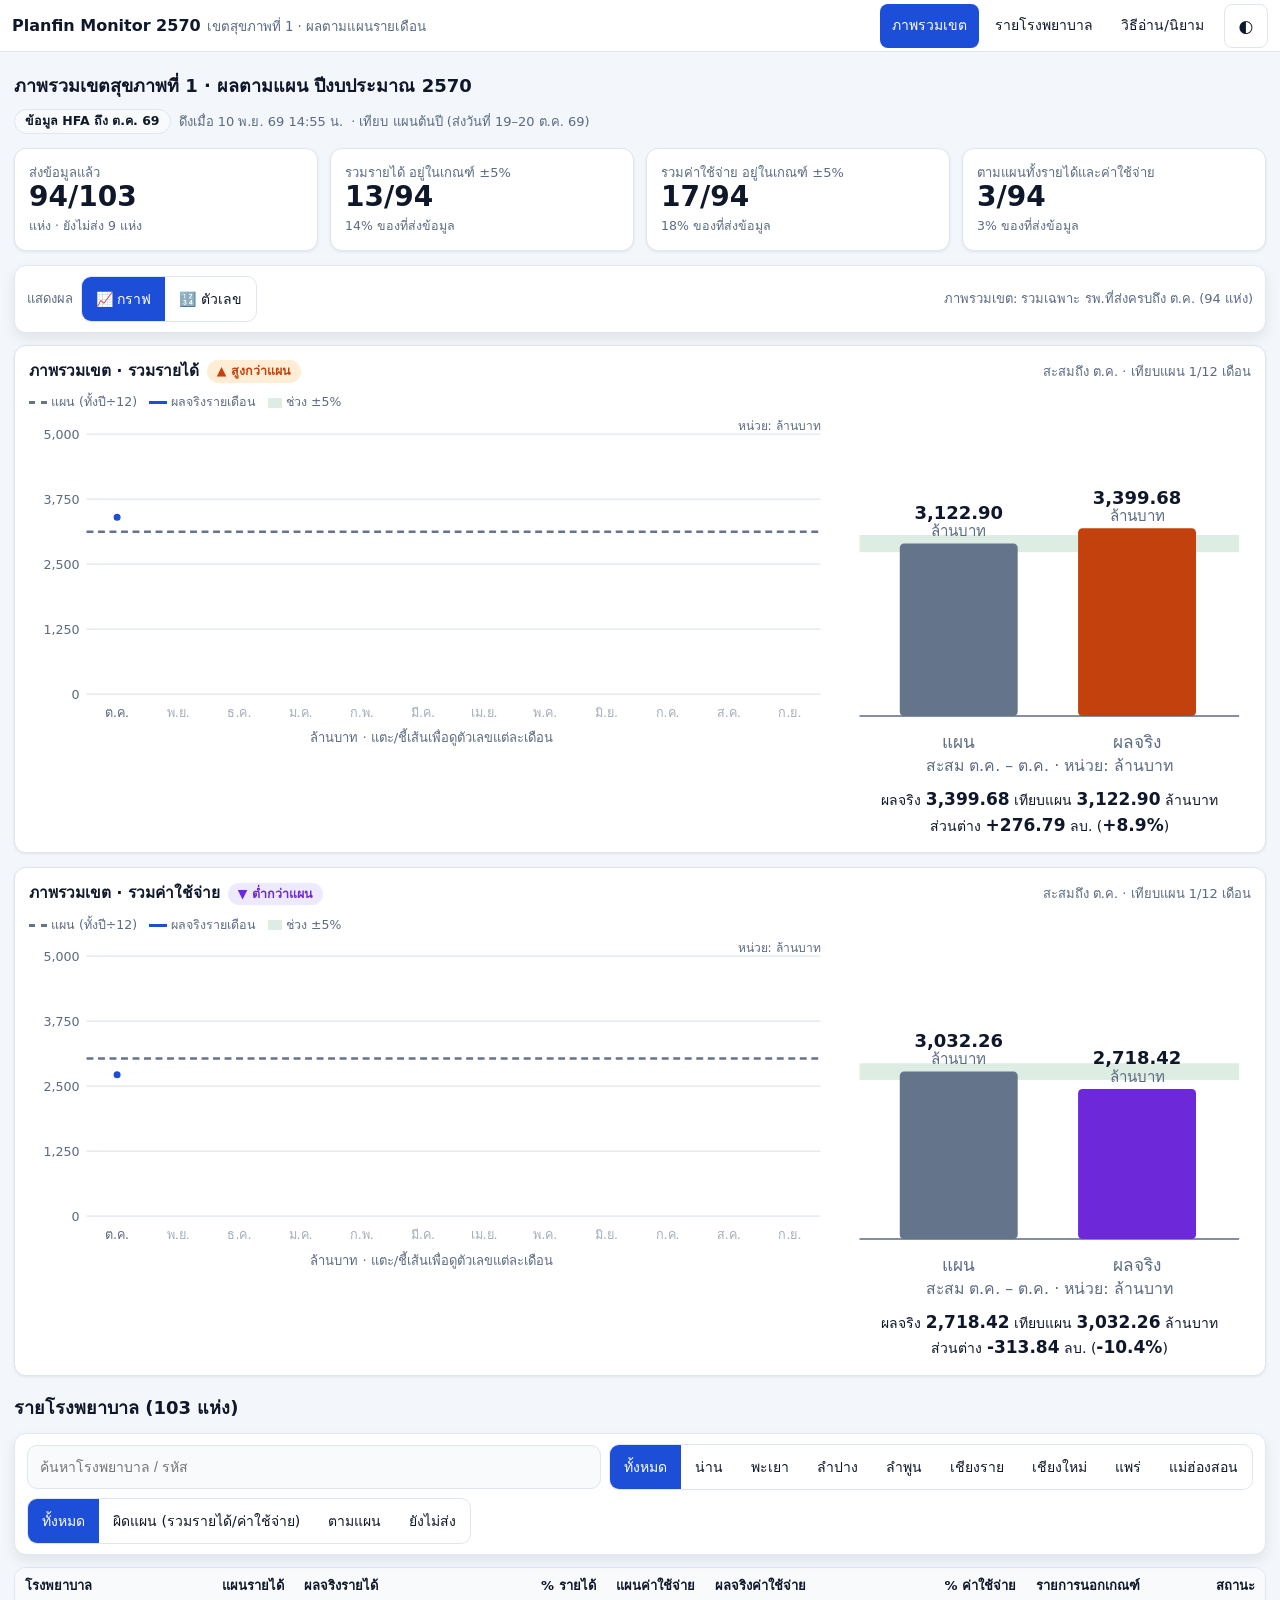
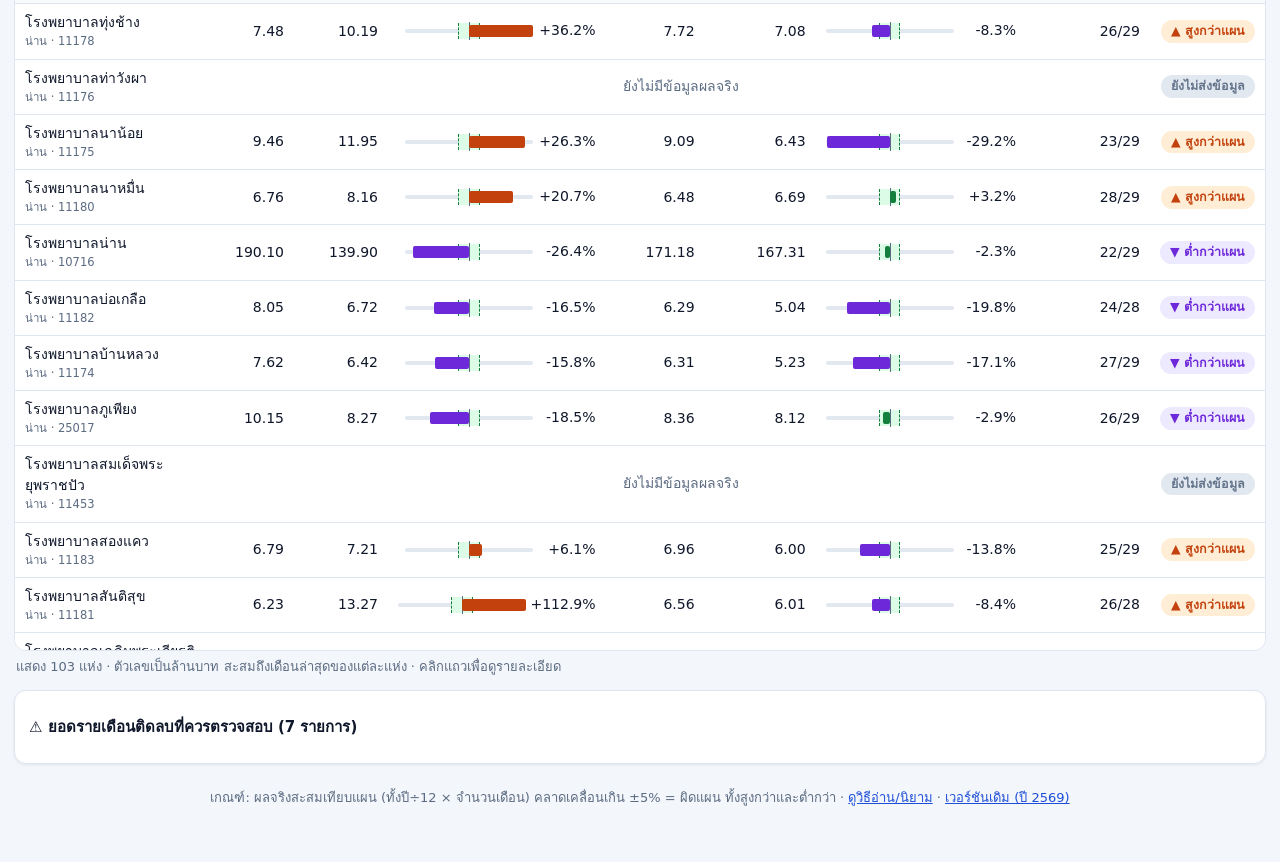
==== commit b356be85: "Rebuild as Planfin Monitor 2570 (plan vs actual, +/-5%); keep v1 under /v1/ Co-Authored-By: Claude S" ====
--- a/index.html
+++ b/index.html
@@ -1 +1,561 @@
-<!DOCTYPE html><html lang="th"><head><meta charSet="utf-8"/><meta name="viewport" content="width=device-width, initial-scale=1"/><link rel="stylesheet" href="./_next/static/css/d5224b88f8f56c6d.css" data-precedence="next"/><link rel="preload" as="script" fetchPriority="low" href="./_next/static/chunks/webpack-0bb8146e4663e6e8.js"/><script src="./_next/static/chunks/fd9d1056-9d9200ea77c7b224.js" async=""></script><script src="./_next/static/chunks/23-3e95b1f8a080f27b.js" async=""></script><script src="./_next/static/chunks/main-app-0496dd8c7f02f5f2.js" async=""></script><script src="./_next/static/chunks/999-10f7c270528f5261.js" async=""></script><script src="./_next/static/chunks/app/page-3d69cf6499fd7218.js" async=""></script><title>Planfin Dashboard 2569 - เขตสุขภาพที่ 1</title><meta name="description" content="วิเคราะห์แผนการเงิน (Planfin) ปรับแผนครึ่งปีหลัง ปีงบประมาณ 2569"/><script src="./_next/static/chunks/polyfills-78c92fac7aa8fdd8.js" noModule=""></script></head><body><div style="min-height:100vh;background:#0f172a;font-family:&#x27;Sarabun&#x27;, sans-serif"><div style="background:linear-gradient(135deg, #1e1b4b 0%, #312e81 50%, #1e3a5f 100%);border-bottom:1px solid rgba(255,255,255,0.1);position:sticky;top:0;z-index:50"><div style="max-width:1400px;margin:0 auto;padding:0 24px"><div style="display:flex;align-items:center;justify-content:space-between;padding:16px 0;gap:16px;flex-wrap:wrap"><div style="display:flex;align-items:center;gap:16px"><div style="width:44px;height:44px;background:linear-gradient(135deg,#6366f1,#8b5cf6);border-radius:12px;display:flex;align-items:center;justify-content:center;font-size:22px;box-shadow:0 4px 15px rgba(99,102,241,0.4)">📈</div><div><h1 style="margin:0;font-size:18px;font-weight:800;color:#ffffff;letter-spacing:-0.3px">Planfin Dashboard ปี 2569</h1><p style="margin:2px 0 0;font-size:12px;color:#a5b4fc">เขตสุขภาพที่ 1 · ปรับแผนครึ่งปีหลัง · 8 จังหวัดภาคเหนือ</p></div></div><div style="display:flex;gap:8px;flex-wrap:wrap"><div style="display:flex;flex-direction:column;align-items:center;padding:12px 20px;background:rgba(255,255,255,0.06);border-radius:12px;border:1px solid rgba(255,255,255,0.08);min-width:80px"><span style="font-size:22px;font-weight:800;color:#a5b4fc;line-height:1">103</span><span style="font-size:11px;color:#94a3b8;margin-top:4px;text-align:center;line-height:1.3">หน่วยบริการ</span></div><div style="display:flex;flex-direction:column;align-items:center;padding:12px 20px;background:rgba(255,255,255,0.06);border-radius:12px;border:1px solid rgba(255,255,255,0.08);min-width:80px"><span style="font-size:22px;font-weight:800;color:#fca5a5;line-height:1">4</span><span style="font-size:11px;color:#94a3b8;margin-top:4px;text-align:center;line-height:1.3">ขาดดุล</span></div><div style="display:flex;flex-direction:column;align-items:center;padding:12px 20px;background:rgba(255,255,255,0.06);border-radius:12px;border:1px solid rgba(255,255,255,0.08);min-width:80px"><span style="font-size:22px;font-weight:800;color:#fcd34d;line-height:1">22</span><span style="font-size:11px;color:#94a3b8;margin-top:4px;text-align:center;line-height:1.3">Medium Risk</span></div><div style="display:flex;flex-direction:column;align-items:center;padding:12px 20px;background:rgba(255,255,255,0.06);border-radius:12px;border:1px solid rgba(255,255,255,0.08);min-width:80px"><span style="font-size:22px;font-weight:800;color:#6ee7b7;line-height:1">0</span><span style="font-size:11px;color:#94a3b8;margin-top:4px;text-align:center;line-height:1.3">High Risk</span></div></div></div><div style="display:flex;gap:4px;padding-bottom:12px;overflow-x:auto"><button class="nav-tab active"><span>📊</span><span>ภาพรวม</span></button><button class="nav-tab"><span>🗺️</span><span>จังหวัด</span></button><button class="nav-tab"><span>🔲</span><span>Matrix</span></button><button class="nav-tab"><span>🏥</span><span>โรงพยาบาล</span></button><button class="nav-tab"><span>⚠️</span><span>ความเสี่ยง</span></button><button class="nav-tab"><span>🔍</span><span>วิเคราะห์เชิงลึก</span></button></div></div></div><div style="max-width:1400px;margin:0 auto;padding:24px"><div class="animate-fade-in" style="display:flex;flex-direction:column;gap:20px"><div style="display:grid;grid-template-columns:repeat(auto-fit, minmax(200px, 1fr));gap:16px"><div class="kpi-hover" style="background:linear-gradient(135deg, #4f46e5, #6d28d9);border-radius:16px;padding:20px;position:relative;overflow:hidden"><div style="position:absolute;top:-10px;right:-10px;font-size:60px;opacity:0.15">🏥</div><div style="font-size:13px;font-weight:600;color:rgba(255,255,255,0.75);margin-bottom:8px">หน่วยบริการทั้งหมด</div><div style="font-size:36px;font-weight:800;color:#ffffff;line-height:1">103</div><div style="font-size:11px;color:rgba(255,255,255,0.6);margin-top:8px">8 จังหวัด เขตสุขภาพที่ 1</div><div style="position:absolute;bottom:14px;right:14px;font-size:11px;color:rgba(255,255,255,0.5);background:rgba(0,0,0,0.2);padding:3px 8px;border-radius:20px">คลิกดูรายชื่อ →</div></div><div class="kpi-hover" style="background:linear-gradient(135deg, #dc2626, #be185d);border-radius:16px;padding:20px;position:relative;overflow:hidden"><div style="position:absolute;top:-10px;right:-10px;font-size:60px;opacity:0.15">🔴</div><div style="font-size:13px;font-weight:600;color:rgba(255,255,255,0.75);margin-bottom:8px">ขาดดุล (แบบ 6)</div><div style="font-size:36px;font-weight:800;color:#ffffff;line-height:1">4</div><div style="font-size:11px;color:rgba(255,255,255,0.6);margin-top:8px">ทั้งหมดอยู่ใน จ.แม่ฮ่องสอน</div><div style="position:absolute;bottom:14px;right:14px;font-size:11px;color:rgba(255,255,255,0.5);background:rgba(0,0,0,0.2);padding:3px 8px;border-radius:20px">คลิกดูรายชื่อ →</div></div><div class="kpi-hover" style="background:linear-gradient(135deg, #d97706, #b45309);border-radius:16px;padding:20px;position:relative;overflow:hidden"><div style="position:absolute;top:-10px;right:-10px;font-size:60px;opacity:0.15">⚠️</div><div style="font-size:13px;font-weight:600;color:rgba(255,255,255,0.75);margin-bottom:8px">Medium Risk (แบบ 4/6)</div><div style="font-size:36px;font-weight:800;color:#ffffff;line-height:1">22</div><div style="font-size:11px;color:rgba(255,255,255,0.6);margin-top:8px">ต้องติดตามอย่างใกล้ชิด</div><div style="position:absolute;bottom:14px;right:14px;font-size:11px;color:rgba(255,255,255,0.5);background:rgba(0,0,0,0.2);padding:3px 8px;border-radius:20px">คลิกดูรายชื่อ →</div></div><div class="kpi-hover" style="background:linear-gradient(135deg, #059669, #047857);border-radius:16px;padding:20px;position:relative;overflow:hidden"><div style="position:absolute;top:-10px;right:-10px;font-size:60px;opacity:0.15">✅</div><div style="font-size:13px;font-weight:600;color:rgba(255,255,255,0.75);margin-bottom:8px">High Risk (แบบ 8)</div><div style="font-size:36px;font-weight:800;color:#ffffff;line-height:1">0</div><div style="font-size:11px;color:rgba(255,255,255,0.6);margin-top:8px">ไม่มีในเขต 1 — ดีมาก</div></div></div><div style="display:grid;grid-template-columns:repeat(auto-fit, minmax(160px, 1fr));gap:12px"><div class="kpi-hover" style="background:linear-gradient(135deg, rgba(16,185,129,0.2), rgba(5,150,105,0.1));border:1px solid rgba(16,185,129,0.4);border-radius:14px;padding:18px"><div style="font-size:11px;font-weight:700;color:#10b981;margin-bottom:8px;letter-spacing:0.3px">G1: ผ่านทั้ง 2</div><div style="font-size:32px;font-weight:800;color:#f1f5f9;line-height:1">22</div><div style="display:flex;align-items:center;gap:8px;margin-top:10px"><div class="progress-bar" style="flex:1"><div class="progress-fill" style="width:21%;background:#10b981"></div></div><span style="font-size:11px;color:#94a3b8;font-weight:600">21<!-- -->%</span></div><div style="font-size:10px;color:rgba(255,255,255,0.4);margin-top:6px">แห่ง · คลิกดูรายชื่อ</div></div><div class="kpi-hover" style="background:linear-gradient(135deg, rgba(245,158,11,0.2), rgba(180,83,9,0.1));border:1px solid rgba(245,158,11,0.4);border-radius:14px;padding:18px"><div style="font-size:11px;font-weight:700;color:#f59e0b;margin-bottom:8px;letter-spacing:0.3px">G2: รายได้ต่ำ</div><div style="font-size:32px;font-weight:800;color:#f1f5f9;line-height:1">31</div><div style="display:flex;align-items:center;gap:8px;margin-top:10px"><div class="progress-bar" style="flex:1"><div class="progress-fill" style="width:30%;background:#f59e0b"></div></div><span style="font-size:11px;color:#94a3b8;font-weight:600">30<!-- -->%</span></div><div style="font-size:10px;color:rgba(255,255,255,0.4);margin-top:6px">แห่ง · คลิกดูรายชื่อ</div></div><div class="kpi-hover" style="background:linear-gradient(135deg, rgba(249,115,22,0.2), rgba(194,65,12,0.1));border:1px solid rgba(249,115,22,0.4);border-radius:14px;padding:18px"><div style="font-size:11px;font-weight:700;color:#f97316;margin-bottom:8px;letter-spacing:0.3px">G3: ค่าใช้จ่ายสูง</div><div style="font-size:32px;font-weight:800;color:#f1f5f9;line-height:1">21</div><div style="display:flex;align-items:center;gap:8px;margin-top:10px"><div class="progress-bar" style="flex:1"><div class="progress-fill" style="width:20%;background:#f97316"></div></div><span style="font-size:11px;color:#94a3b8;font-weight:600">20<!-- -->%</span></div><div style="font-size:10px;color:rgba(255,255,255,0.4);margin-top:6px">แห่ง · คลิกดูรายชื่อ</div></div><div class="kpi-hover" style="background:linear-gradient(135deg, rgba(239,68,68,0.2), rgba(185,28,28,0.1));border:1px solid rgba(239,68,68,0.4);border-radius:14px;padding:18px"><div style="font-size:11px;font-weight:700;color:#ef4444;margin-bottom:8px;letter-spacing:0.3px">G4: ไม่ผ่านทั้งคู่</div><div style="font-size:32px;font-weight:800;color:#f1f5f9;line-height:1">29</div><div style="display:flex;align-items:center;gap:8px;margin-top:10px"><div class="progress-bar" style="flex:1"><div class="progress-fill" style="width:28%;background:#ef4444"></div></div><span style="font-size:11px;color:#94a3b8;font-weight:600">28<!-- -->%</span></div><div style="font-size:10px;color:rgba(255,255,255,0.4);margin-top:6px">แห่ง · คลิกดูรายชื่อ</div></div></div><div style="display:grid;grid-template-columns:1fr 1fr;gap:16px"><div class="glass-card" style="padding:0;overflow:hidden"><div style="padding:16px 20px;border-bottom:1px solid rgba(255,255,255,0.06)"><h3 style="margin:0;font-size:15px;font-weight:700;color:#e2e8f0">จำนวนหน่วยบริการตามประเภทแผน Planfin</h3></div><div style="padding:20px"><div class="recharts-responsive-container" style="width:100%;height:220px;min-width:0"></div></div></div><div class="glass-card" style="padding:0;overflow:hidden"><div style="padding:16px 20px;border-bottom:1px solid rgba(255,255,255,0.06)"><h3 style="margin:0;font-size:15px;font-weight:700;color:#e2e8f0">สัดส่วนกลุ่มผลการดำเนินงาน 6 เดือนแรก</h3></div><div style="padding:20px"><div class="recharts-responsive-container" style="width:100%;height:220px;min-width:0"></div></div></div></div><div style="display:flex;flex-direction:column;gap:10px"><div style="background:rgba(16,185,129,0.1);border:1px solid rgba(16,185,129,0.4);border-radius:12px;padding:14px 18px;display:flex;gap:12px;align-items:flex-start"><span style="font-size:18px;line-height:1;margin-top:1px;color:#6ee7b7">✅</span><div><strong style="color:#6ee7b7;font-size:14px">สัญญาณบวก<!-- -->: </strong><span style="color:#cbd5e1;font-size:13px">ไม่มีหน่วยบริการใดทำแผนแบบ 8 (High Risk) ภาพรวมยังอยู่ในระดับที่บริหารจัดการได้</span></div></div><div style="background:rgba(245,158,11,0.1);border:1px solid rgba(245,158,11,0.4);border-radius:12px;padding:14px 18px;display:flex;gap:12px;align-items:flex-start"><span style="font-size:18px;line-height:1;margin-top:1px;color:#fcd34d">⚠</span><div><strong style="color:#fcd34d;font-size:14px">ต้องเฝ้าระวัง<!-- -->: </strong><span style="color:#cbd5e1;font-size:13px">4 รพ. ในจ.แม่ฮ่องสอนขาดดุล · 29 รพ. ไม่ผ่านทั้งแผนรายได้และค่าใช้จ่าย</span></div></div><div style="background:rgba(239,68,68,0.1);border:1px solid rgba(239,68,68,0.4);border-radius:12px;padding:14px 18px;display:flex;gap:12px;align-items:flex-start"><span style="font-size:18px;line-height:1;margin-top:1px;color:#fca5a5">🚨</span><div><strong style="color:#fca5a5;font-size:14px">วิกฤต<!-- -->: </strong><span style="color:#cbd5e1;font-size:13px">รพ.ปางมะผ้า รายได้ต่ำกว่าแผน -45.4% และค่าใช้จ่ายเกินแผน +12.7% ต้องแก้ไขเร่งด่วน</span></div></div></div></div></div></div><script src="./_next/static/chunks/webpack-0bb8146e4663e6e8.js" async=""></script><script>(self.__next_f=self.__next_f||[]).push([0]);self.__next_f.push([2,null])</script><script>self.__next_f.push([1,"1:HL[\"./_next/static/css/d5224b88f8f56c6d.css\",\"style\"]\n"])</script><script>self.__next_f.push([1,"2:I[5751,[],\"\"]\n4:I[7416,[\"999\",\"static/chunks/999-10f7c270528f5261.js\",\"931\",\"static/chunks/app/page-3d69cf6499fd7218.js\"],\"default\"]\n5:I[9275,[],\"\"]\n6:I[1343,[],\"\"]\n8:I[6130,[],\"\"]\n9:[]\n0:[[[\"$\",\"link\",\"0\",{\"rel\":\"stylesheet\",\"href\":\"./_next/static/css/d5224b88f8f56c6d.css\",\"precedence\":\"next\",\"crossOrigin\":\"$undefined\"}]],[\"$\",\"$L2\",null,{\"buildId\":\"xEooM-z-ZCKCpqNRtaUjY\",\"assetPrefix\":\".\",\"initialCanonicalUrl\":\"/\",\"initialTree\":[\"\",{\"children\":[\"__PAGE__\",{}]},\"$undefined\",\"$undefined\",true],\"initialSeedData\":[\"\",{\"children\":[\"__PAGE__\",{},[[\"$L3\",[\"$\",\"$L4\",null,{}]],null],null]},[[\"$\",\"html\",null,{\"lang\":\"th\",\"children\":[\"$\",\"body\",null,{\"children\":[\"$\",\"$L5\",null,{\"parallelRouterKey\":\"children\",\"segmentPath\":[\"children\"],\"error\":\"$undefined\",\"errorStyles\":\"$undefined\",\"errorScripts\":\"$undefined\",\"template\":[\"$\",\"$L6\",null,{}],\"templateStyles\":\"$undefined\",\"templateScripts\":\"$undefined\",\"notFound\":[[\"$\",\"title\",null,{\"children\":\"404: This page could not be found.\"}],[\"$\",\"div\",null,{\"style\":{\"fontFamily\":\"system-ui,\\\"Segoe UI\\\",Roboto,Helvetica,Arial,sans-serif,\\\"Apple Color Emoji\\\",\\\"Segoe UI Emoji\\\"\",\"height\":\"100vh\",\"textAlign\":\"center\",\"display\":\"flex\",\"flexDirection\":\"column\",\"alignItems\":\"center\",\"justifyContent\":\"center\"},\"children\":[\"$\",\"div\",null,{\"children\":[[\"$\",\"style\",null,{\"dangerouslySetInnerHTML\":{\"__html\":\"body{color:#000;background:#fff;margin:0}.next-error-h1{border-right:1px solid rgba(0,0,0,.3)}@media (prefers-color-scheme:dark){body{color:#fff;background:#000}.next-error-h1{border-right:1px solid rgba(255,255,255,.3)}}\"}}],[\"$\",\"h1\",null,{\"className\":\"next-error-h1\",\"style\":{\"display\":\"inline-block\",\"margin\":\"0 20px 0 0\",\"padding\":\"0 23px 0 0\",\"fontSize\":24,\"fontWeight\":500,\"verticalAlign\":\"top\",\"lineHeight\":\"49px\"},\"children\":\"404\"}],[\"$\",\"div\",null,{\"style\":{\"display\":\"inline-block\"},\"children\":[\"$\",\"h2\",null,{\"style\":{\"fontSize\":14,\"fontWeight\":400,\"lineHeight\":\"49px\",\"margin\":0},\"children\":\"This page could not be found.\"}]}]]}]}]],\"notFoundStyles\":[],\"styles\":null}]}]}],null],null]"])</script><script>self.__next_f.push([1,",\"couldBeIntercepted\":false,\"initialHead\":[null,\"$L7\"],\"globalErrorComponent\":\"$8\",\"missingSlots\":\"$W9\"}]]\n"])</script><script>self.__next_f.push([1,"7:[[\"$\",\"meta\",\"0\",{\"name\":\"viewport\",\"content\":\"width=device-width, initial-scale=1\"}],[\"$\",\"meta\",\"1\",{\"charSet\":\"utf-8\"}],[\"$\",\"title\",\"2\",{\"children\":\"Planfin Dashboard 2569 - เขตสุขภาพที่ 1\"}],[\"$\",\"meta\",\"3\",{\"name\":\"description\",\"content\":\"วิเคราะห์แผนการเงิน (Planfin) ปรับแผนครึ่งปีหลัง ปีงบประมาณ 2569\"}]]\n3:null\n"])</script>
+<!DOCTYPE html>
+<html lang="th">
+<head>
+<meta charset="UTF-8">
+<meta name="viewport" content="width=device-width, initial-scale=1, viewport-fit=cover">
+<meta name="theme-color" content="#0f2744">
+<meta name="apple-mobile-web-app-capable" content="yes">
+<meta name="apple-mobile-web-app-status-bar-style" content="black-translucent">
+<link rel="manifest" href="manifest.webmanifest">
+<link rel="apple-touch-icon" href="icons/icon-192.png">
+<link rel="icon" href="icons/icon-192.png">
+<title>Planfin Monitor 2570 | เขตสุขภาพที่ 1</title>
+<meta name="description" content="ติดตามผลการดำเนินงานตามแผนการเงิน (Planfin) ปีงบประมาณ 2570 เขตสุขภาพที่ 1 เทียบแผนกับผลจริงรายเดือน เกณฑ์ ±5%">
+<script>
+// ต้อง inline ใน head ก่อน CSS เพื่อกันแฟลชสีผิด
+(function () {
+  var saved = null; try { saved = localStorage.getItem('pfm-theme'); } catch (e) {}
+  var theme = saved || (matchMedia('(prefers-color-scheme: dark)').matches ? 'dark' : 'light');
+  document.documentElement.setAttribute('data-theme', theme);
+})();
+</script>
+<style>
+:root{
+  --nav-h:52px; --bg:#f3f6fa; --panel:#fff; --panel2:#f8fafc; --text:#0f172a; --muted:#5b6b82; --border:#dfe6ef;
+  --accent:#1d4ed8; --plan:#64748b; --actual:#1d4ed8;
+  --ok:#15803d; --ok-bg:#dcfce7; --over:#c2410c; --over-bg:#ffedd5; --under:#6d28d9; --under-bg:#ede9fe; --na:#64748b; --na-bg:#e2e8f0;
+  --neg:#dc2626; --band:rgba(21,128,61,.14); --shadow:0 1px 3px rgba(15,23,42,.08);
+}
+:root[data-theme="dark"]{
+  --bg:#0b1220; --panel:#111a2e; --panel2:#0e1627; --text:#e5e9f2; --muted:#93a0b6; --border:#243049;
+  --accent:#6ea0ff; --plan:#94a3b8; --actual:#6ea0ff;
+  --ok:#4ade80; --ok-bg:rgba(74,222,128,.14); --over:#fb923c; --over-bg:rgba(251,146,60,.16); --under:#a78bfa; --under-bg:rgba(167,139,250,.16); --na:#94a3b8; --na-bg:rgba(148,163,184,.16);
+  --neg:#f87171; --band:rgba(74,222,128,.16); --shadow:none;
+}
+*{box-sizing:border-box}
+html{-webkit-text-size-adjust:100%}
+body{margin:0;background:var(--bg);color:var(--text);font-family:'Sarabun','Noto Sans Thai','Segoe UI',system-ui,sans-serif;font-size:15px;line-height:1.5;overflow-wrap:anywhere}
+button{font-family:inherit;color:inherit}
+a{color:var(--accent)}
+.num{font-variant-numeric:tabular-nums}
+
+/* ---------- Navbar / Drawer ---------- */
+.navbar{position:sticky;top:0;z-index:70;height:var(--nav-h);display:flex;align-items:center;gap:8px;padding:0 12px;background:var(--panel);border-bottom:1px solid var(--border)}
+.brand{font-weight:700;font-size:16px;white-space:nowrap;overflow:hidden;text-overflow:ellipsis;flex:1;min-width:0}
+.brand small{font-weight:400;color:var(--muted);margin-left:6px}
+.navlinks{display:flex;gap:4px}
+.navlinks a{min-height:44px;display:inline-flex;align-items:center;padding:0 12px;border-radius:8px;text-decoration:none;color:var(--text);font-size:14px}
+.navlinks a.active{background:var(--accent);color:#fff}
+.icon-btn{min-height:44px;min-width:44px;display:inline-flex;align-items:center;justify-content:center;border:1px solid var(--border);border-radius:8px;background:transparent;cursor:pointer;font-size:17px}
+.hamburger{display:none}
+.drawer{position:fixed;top:0;left:0;height:100%;width:260px;background:var(--panel);border-right:1px solid var(--border);z-index:90;transform:translateX(-100%);transition:transform .25s ease;padding:12px;display:flex;flex-direction:column;gap:4px}
+.drawer.open{transform:translateX(0)}
+.drawer a{min-height:44px;display:flex;align-items:center;padding:0 12px;border-radius:8px;text-decoration:none;color:var(--text)}
+.drawer a.active{background:var(--accent);color:#fff}
+.backdrop{position:fixed;inset:0;background:rgba(0,0,0,.45);z-index:80;display:none}
+.backdrop.show{display:block}
+@media(max-width:768px){#hf{position:static}#hf .seg{flex-wrap:nowrap!important;overflow-x:auto;max-width:100%}.navlinks{display:none}.hamburger{display:inline-flex}.brand small{display:none}}
+
+/* ---------- Layout ---------- */
+.wrap{padding:14px;max-width:1280px;margin:0 auto}
+h2{font-size:18px;margin:18px 0 10px}
+h3{font-size:15.5px;margin:0}
+.muted{color:var(--muted)}
+.card{background:var(--panel);border:1px solid var(--border);border-radius:12px;padding:14px;box-shadow:var(--shadow)}
+.cards{display:grid;grid-template-columns:repeat(4,1fr);gap:12px;margin:14px 0}
+@media(max-width:900px){.cards{grid-template-columns:repeat(2,1fr)}}
+@media(max-width:420px){.cards{grid-template-columns:1fr}}
+.kpi .v{font-size:28px;font-weight:700;line-height:1.1}
+.kpi .l{color:var(--muted);font-size:13px}
+.kpi .s{font-size:12.5px;color:var(--muted);margin-top:4px}
+.badgebar{display:flex;flex-wrap:wrap;gap:8px;align-items:center;margin:10px 0 0;font-size:13px}
+.pill{display:inline-flex;align-items:center;gap:4px;padding:2px 10px;border-radius:999px;font-size:12.5px;font-weight:600;white-space:nowrap}
+.pill.ok{background:var(--ok-bg);color:var(--ok)}
+.pill.over{background:var(--over-bg);color:var(--over)}
+.pill.under{background:var(--under-bg);color:var(--under)}
+.pill.na{background:var(--na-bg);color:var(--na)}
+.pill.stale{background:var(--over-bg);color:var(--over)}
+
+/* ---------- Sticky filter bar ---------- */
+.filter-bar{position:sticky;top:var(--nav-h);z-index:60;background:var(--panel);border:1px solid var(--border);border-radius:12px;padding:10px 12px;display:flex;flex-wrap:wrap;gap:8px;align-items:center;box-shadow:0 6px 14px rgba(0,0,0,.08);margin:12px 0}
+.chip,.btn{min-height:44px;min-width:44px;padding:6px 14px;border-radius:10px;border:1px solid var(--border);background:transparent;font-size:14px;cursor:pointer}
+.chip.active,.btn.active{background:var(--accent);border-color:var(--accent);color:#fff}
+.seg{display:inline-flex;border:1px solid var(--border);border-radius:10px;overflow:hidden}
+.seg button{min-height:44px;min-width:44px;padding:6px 14px;border:0;background:transparent;cursor:pointer;font-size:14px}
+.seg button.active{background:var(--accent);color:#fff}
+.search{min-height:44px;padding:6px 12px;border:1px solid var(--border);border-radius:10px;background:var(--panel2);color:var(--text);font-size:14px;min-width:0;flex:1 1 160px}
+.sp{flex:1}
+
+/* ---------- Dropdown ---------- */
+.dd{position:relative}
+.dd-panel{position:absolute;top:48px;left:0;width:min(340px,86vw);max-height:340px;overflow-y:auto;background:var(--panel);border:1px solid var(--border);border-radius:10px;box-shadow:0 10px 24px rgba(0,0,0,.25);z-index:65;display:none}
+.dd-panel.open{display:block}
+.dd-group{position:sticky;top:0;background:var(--panel2);padding:6px 12px;font-size:12px;color:var(--muted);border-bottom:1px solid var(--border)}
+.dd-item{padding:8px 12px;min-height:44px;display:flex;align-items:center;cursor:pointer;gap:6px}
+.dd-item:hover{background:var(--panel2)}
+.dd-search{position:sticky;top:0;z-index:2;padding:8px;background:var(--panel)}
+
+/* ---------- Tables ---------- */
+.tablebox{overflow:auto;max-height:76vh;border:1px solid var(--border);border-radius:12px;background:var(--panel)}
+table{border-collapse:separate;border-spacing:0;width:100%;font-size:14px}
+th,td{padding:8px 10px;border-bottom:1px solid var(--border);text-align:right;white-space:nowrap}
+th{position:sticky;top:0;background:var(--panel2);z-index:3;font-weight:600;cursor:pointer;user-select:none;font-size:13px}
+th.l,td.l{text-align:left}
+td.l,th.l{position:sticky;left:0;background:var(--panel);z-index:2}
+th.l{z-index:4;background:var(--panel2)}
+tr.clickable{cursor:pointer}
+tr.clickable:hover td{background:var(--panel2)}
+tr.grp td{background:var(--panel2);font-weight:700;text-align:left;font-size:13px;color:var(--muted)}
+td .sub{display:block;font-size:11.5px;color:var(--muted)}
+.hname{white-space:normal;min-width:150px;max-width:230px}
+.neg{color:var(--neg)}
+
+/* diverging mini bar (chart mode ในตาราง) */
+.dv{position:relative;width:128px;height:22px;display:inline-block;vertical-align:middle}
+.dv .tr{position:absolute;left:0;right:0;top:9px;height:4px;background:var(--na-bg);border-radius:3px}
+.dv .bd{position:absolute;top:3px;bottom:3px;background:var(--ok-bg);border-left:1px dashed var(--ok);border-right:1px dashed var(--ok)}
+.dv .z{position:absolute;left:50%;top:2px;bottom:2px;width:1px;background:var(--muted)}
+.dv .b{position:absolute;top:5px;height:12px;border-radius:2px}
+.dv .b.ok{background:var(--ok)}.dv .b.over{background:var(--over)}.dv .b.under{background:var(--under)}.dv .b.na{background:var(--na)}
+.dvt{display:inline-block;min-width:58px;text-align:right}
+
+/* ---------- Panels & charts ---------- */
+.panel{background:var(--panel);border:1px solid var(--border);border-radius:12px;padding:14px;box-shadow:var(--shadow);margin-bottom:14px}
+.panel-hd{display:flex;flex-wrap:wrap;gap:8px;align-items:center;margin-bottom:8px}
+.panel-hd .sp{flex:1}
+.pair{display:grid;grid-template-columns:minmax(0,2fr) minmax(0,1fr);gap:14px;align-items:start}
+@media(max-width:768px){.pair{grid-template-columns:1fr}}
+.chartbox{position:relative}
+svg.ch{width:100%;height:auto;display:block;touch-action:pan-y}
+svg text{fill:var(--muted);font-family:inherit}
+.legend{display:flex;flex-wrap:wrap;gap:12px;font-size:12.5px;color:var(--muted);margin:2px 0 6px}
+.legend i{display:inline-block;width:18px;height:0;border-top:3px solid;vertical-align:middle;margin-right:4px}
+.legend i.d{border-top-style:dashed}
+.legend i.bx{width:14px;height:10px;border:0;background:var(--band);border-top:0}
+.tip{position:fixed;z-index:200;pointer-events:none;background:var(--panel);color:var(--text);border:1px solid var(--border);box-shadow:0 8px 22px rgba(0,0,0,.28);border-radius:8px;padding:8px 10px;font-size:12.5px;display:none;max-width:260px}
+.diffline{margin-top:8px;font-size:14px;text-align:center}
+.diffline b{font-size:17px}
+.mt td,.mt th{font-size:13.5px}
+.mt tr.ytd td{font-weight:700;background:var(--panel2)}
+.acc-row td{padding:0;background:var(--panel2);white-space:normal}
+.acc-in{padding:12px;position:sticky;left:0;box-sizing:border-box;width:min(calc(100vw - 32px),1250px)}
+.filter-bar.ns{position:static}
+.note{font-size:13px;color:var(--muted)}
+.warnbox{border-left:4px solid var(--over);background:var(--over-bg);padding:8px 12px;border-radius:8px;font-size:13.5px}
+.hide{display:none!important}
+.foot{margin:24px 0 40px;text-align:center;font-size:13px;color:var(--muted)}
+details.card>summary{cursor:pointer;min-height:44px;display:flex;align-items:center;font-weight:600}
+.toast{position:fixed;left:50%;bottom:18px;transform:translateX(-50%);background:var(--panel);border:1px solid var(--border);padding:10px 16px;border-radius:10px;z-index:300;box-shadow:0 8px 22px rgba(0,0,0,.3);display:none}
+
+@media print{
+  .navbar,.drawer,.backdrop,.filter-bar,.icon-btn,.seg,.hamburger{display:none!important}
+  body{background:#fff;color:#000}
+  .tablebox{max-height:none!important;overflow:visible!important}
+  .panel,.card,tr{break-inside:avoid}
+  .acc-row.collapsed{display:table-row!important}
+}
+</style>
+</head>
+<body>
+<nav class="navbar">
+  <button class="icon-btn hamburger" id="btnMenu" aria-label="เมนู">☰</button>
+  <div class="brand">Planfin Monitor 2570<small>เขตสุขภาพที่ 1 · ผลตามแผนรายเดือน</small></div>
+  <div class="navlinks" id="navlinks">
+    <a href="#/" data-r="home">ภาพรวมเขต</a>
+    <a href="#/h" data-r="h">รายโรงพยาบาล</a>
+    <a href="#/about" data-r="about">วิธีอ่าน/นิยาม</a>
+  </div>
+  <button class="icon-btn" id="btnTheme" aria-label="สลับโหมดสี" title="สลับโหมดสี">◐</button>
+</nav>
+<div class="backdrop" id="backdrop"></div>
+<aside class="drawer" id="drawer">
+  <button class="icon-btn" id="btnClose" style="align-self:flex-end" aria-label="ปิด">✕</button>
+  <a href="#/" data-r="home">ภาพรวมเขต</a>
+  <a href="#/h" data-r="h">รายโรงพยาบาล</a>
+  <a href="#/about" data-r="about">วิธีอ่าน/นิยาม</a>
+  <a href="v1/index.html">เวอร์ชันเดิม (ปี 2569)</a>
+</aside>
+<main class="wrap" id="app"><div class="card">กำลังโหลดข้อมูล…</div></main>
+<div class="tip" id="tip"></div>
+<div class="toast" id="toast"></div>
+
+<script>
+'use strict';
+/* ====================== ข้อมูล ====================== */
+var META, PLAN, ACT, TOL = 5, MONTHS = [], HOSP = {}, CACHE = {};
+var MODE = 'chart';           // chart | num  (จำค่าไว้)
+try { MODE = localStorage.getItem('pfm-mode') || 'chart'; } catch (e) {}
+var DATA_STALE = false;
+
+function $(s, r) { return (r || document).querySelector(s); }
+function esc(s) { return String(s == null ? '' : s).replace(/[&<>"]/g, function (c) { return { '&': '&amp;', '<': '&lt;', '>': '&gt;', '"': '&quot;' }[c]; }); }
+
+/* ---- ฟังก์ชันจัดรูปแบบ (ชื่อไม่ซ้ำกับ dashboard อื่น) ---- */
+function fmtMB(v) { return v == null ? '–' : (v / 1e6).toLocaleString('th-TH', { minimumFractionDigits: 2, maximumFractionDigits: 2 }); }
+function fmtBaht(v) { return v == null ? '–' : Math.round(v).toLocaleString('th-TH'); }
+function fmtPctSigned(p) { return p == null ? 'แผน 0' : (p > 0 ? '+' : '') + p.toFixed(1) + '%'; }
+function thaiDateTime(iso) {
+  if (!iso) return '-'; var d = new Date(iso); if (isNaN(d)) return iso;
+  var mn = ['ม.ค.', 'ก.พ.', 'มี.ค.', 'เม.ย.', 'พ.ค.', 'มิ.ย.', 'ก.ค.', 'ส.ค.', 'ก.ย.', 'ต.ค.', 'พ.ย.', 'ธ.ค.'];
+  return d.getDate() + ' ' + mn[d.getMonth()] + ' ' + (d.getFullYear() + 543 - 2500) + ' ' + String(d.getHours()).padStart(2, '0') + ':' + String(d.getMinutes()).padStart(2, '0') + ' น.';
+}
+/* เดือนในปีงบ -> ปี พ.ศ. 2 หลัก : ต.ค.-ธ.ค. = ปี FY-1 */
+function monthLabel(k) { var fy = META.fy % 100; var yy = k < 3 ? fy - 1 : fy; return MONTHS[k] + yy; }
+
+/* ====================== คำนวณ ====================== */
+function annualOf(hc, item) {                          // แผนทั้งปีของเวอร์ชันล่าสุด (ถ้ามีปรับแผน ใช้แผนใหม่ทั้งปี)
+  var v = 0;
+  PLAN.versions.forEach(function (ver) { var a = ver.annual[hc]; if (a && a[item] != null) v = a[item]; });
+  return v;
+}
+function planM(hc, item, k) { return annualOf(hc, item) / 12; }   // แผนรายเดือน = ทั้งปี ÷ 12 (วิธีเดียวกับ กศภ.)
+function judge(act, pl) {
+  var diff = act - pl, pct = null;
+  if (pl !== 0) pct = Math.round(diff / Math.abs(pl) * 1000) / 10;   // ตัดสินจากค่าที่แสดง (ปัด 1 ตำแหน่ง)
+  else if (act === 0) pct = 0;
+  var st = pct == null ? 'over' : (Math.abs(pct) <= TOL ? 'ok' : (diff > 0 ? 'over' : 'under'));
+  return { diff: diff, pct: pct, st: st };
+}
+function evalSeries(am, pm, L) {                       // am/pm = 12 ช่อง ; L = จำนวนเดือนที่มีผลจริง
+  var act = 0, pl = 0;
+  for (var k = 0; k < L; k++) { act += am[k] || 0; pl += pm[k]; }
+  var j = judge(act, pl);
+  return { act: act, plan: pl, diff: j.diff, pct: j.pct, st: j.st, L: L, am: am, pm: pm };
+}
+function evalItem(hc, item) {
+  var key = hc + '|' + item; if (CACHE[key]) return CACHE[key];
+  var A = ACT[hc]; if (!A || !A.L) return (CACHE[key] = null);
+  var arr = A.m[item] || [], am = [], pm = [];
+  for (var k = 0; k < 12; k++) { am.push(k < A.L ? (arr[k] == null ? 0 : arr[k]) : null); pm.push(planM(hc, item, k)); }
+  return (CACHE[key] = evalSeries(am, pm, A.L));
+}
+function evalRegion(item, codes) {                     // รวมเฉพาะ รพ.ที่ส่งครบถึงเดือนล่าสุด (เทียบแผนชุดเดียวกัน)
+  var am = [], pm = [], k, L = META.latest_month;
+  for (k = 0; k < 12; k++) { am.push(k < L ? 0 : null); pm.push(0); }
+  codes.forEach(function (hc) {
+    var arr = ACT[hc].m[item] || [];
+    for (k = 0; k < 12; k++) { if (k < L) am[k] += arr[k] || 0; pm[k] += planM(hc, item, k); }
+  });
+  return evalSeries(am, pm, L);
+}
+function itemsFor(hc) {                                // เฉพาะรายการที่มีตัวเลข (แผนหรือผลจริงไม่เป็น 0)
+  return META.items.filter(function (it) {
+    var e = evalItem(hc, it.id); if (!e) return false;
+    return e.plan !== 0 || e.act !== 0;
+  });
+}
+function hospSummary(hc) {
+  var A = ACT[hc], r = { hc: hc, h: HOSP[hc], L: A ? A.L : 0 };
+  if (!r.L) { r.na = true; return r; }
+  r.rev = evalItem(hc, 'P_REV_TOTAL'); r.exp = evalItem(hc, 'P_EXP_TOTAL');
+  var its = itemsFor(hc); r.n = its.length; r.out = its.filter(function (it) { return evalItem(hc, it.id).st !== 'ok'; }).length;
+  r.late = r.L < META.latest_month;
+  return r;
+}
+
+/* ====================== วาดกราฟ (SVG) ====================== */
+var TIP = $('#tip');
+function niceMax(v) { if (v <= 0) return 1; var p = Math.pow(10, Math.floor(Math.log10(v))); var n = v / p; return (n <= 1 ? 1 : n <= 2 ? 2 : n <= 2.5 ? 2.5 : n <= 5 ? 5 : 10) * p; }
+function yScale(vals) {
+  var mx = Math.max.apply(null, vals.concat([0])), mn = Math.min.apply(null, vals.concat([0]));
+  var hi = niceMax(mx * 1.08), lo = mn < 0 ? -niceMax(-mn * 1.08) : 0;
+  return { lo: lo, hi: hi == 0 ? 1 : hi };
+}
+function axTicks(s) { var t = [], n = 4; for (var i = 0; i <= n; i++) t.push(s.lo + (s.hi - s.lo) * i / n); return t; }
+
+function lineChart(e, id) {
+  var W = Math.max(300, Math.min(700, innerWidth <= 768 ? innerWidth - 64 : Math.round(innerWidth * 0.55))), H = Math.round(Math.max(210, Math.min(270, W * 0.5))), pl = 50, pr = 12, pt = 14, pb = 30, k;
+  var all = []; e.am.forEach(function (v) { if (v != null) all.push(v); }); e.pm.forEach(function (v) { all.push(v); });
+  var s = yScale(all), iw = W - pl - pr, ih = H - pt - pb;
+  var x = function (i) { return pl + iw * (i + .5) / 12; };
+  var y = function (v) { return pt + ih * (1 - (v - s.lo) / (s.hi - s.lo)); };
+  var g = '';
+  axTicks(s).forEach(function (t) { g += '<line x1="' + pl + '" x2="' + (W - pr) + '" y1="' + y(t) + '" y2="' + y(t) + '" stroke="var(--border)"/><text x="' + (pl - 6) + '" y="' + (y(t) + 4) + '" text-anchor="end" font-size="11">' + (t / 1e6).toLocaleString('th-TH', { maximumFractionDigits: 2 }) + '</text>'; });
+  if (s.lo < 0) g += '<line x1="' + pl + '" x2="' + (W - pr) + '" y1="' + y(0) + '" y2="' + y(0) + '" stroke="var(--muted)" stroke-width="1"/>';
+  for (k = 0; k < 12; k++) g += '<text x="' + x(k) + '" y="' + (H - 10) + '" text-anchor="middle" font-size="11" ' + (k < e.L ? '' : 'opacity=".55"') + '>' + MONTHS[k] + '</text>';
+  // เส้นแผน (ขั้นบันไดตามเวอร์ชันแผน)
+  var d = ''; for (k = 0; k < 12; k++) { var xa = pl + iw * k / 12, xb = pl + iw * (k + 1) / 12; d += (k ? 'L' : 'M') + xa + ' ' + y(e.pm[k]) + 'L' + xb + ' ' + y(e.pm[k]); }
+  g += '<path d="' + d + '" fill="none" stroke="var(--plan)" stroke-width="2.2" stroke-dasharray="6 4"/>';
+  // เส้นผลจริง
+  var pts = [], a = '';
+  for (k = 0; k < e.L; k++) pts.push([x(k), y(e.am[k])]);
+  if (pts.length > 1) { a = 'M' + pts.map(function (p) { return p[0] + ' ' + p[1]; }).join('L'); g += '<path d="' + a + 'L' + pts[pts.length - 1][0] + ' ' + y(0 > s.lo ? 0 : s.lo) + 'L' + pts[0][0] + ' ' + y(0 > s.lo ? 0 : s.lo) + 'Z" fill="var(--actual)" opacity=".10"/><path d="' + a + '" fill="none" stroke="var(--actual)" stroke-width="2.6" stroke-linejoin="round"/>'; }
+  for (k = 0; k < e.L; k++) g += '<circle cx="' + x(k) + '" cy="' + y(e.am[k]) + '" r="' + (e.am[k] < 0 ? 5 : 3.8) + '" fill="' + (e.am[k] < 0 ? 'var(--neg)' : 'var(--actual)') + '" stroke="var(--panel)" stroke-width="1.5"/>';
+  g += '<text x="' + (W - pr) + '" y="10" text-anchor="end" font-size="10.5">หน่วย: ล้านบาท</text>';
+  g += '<line class="guide" x1="0" x2="0" y1="' + pt + '" y2="' + (pt + ih) + '" stroke="var(--muted)" stroke-dasharray="3 3" style="display:none"/>';
+  return '<div class="chartbox" data-tipid="' + id + '"><svg class="ch" viewBox="0 0 ' + W + ' ' + H + '" role="img" aria-label="กราฟเส้นรายเดือน แผนเทียบผลจริง (ล้านบาท)">' + g + '</svg></div>';
+}
+
+function barChart(e) {
+  var W = 280, H = 270, pl = 8, pr = 8, pt = 34, pb = 44, bw = 82;
+  var s = yScale([e.act, e.plan, e.plan * 1.05, e.plan * 0.95]);
+  var ih = H - pt - pb, y = function (v) { return pt + ih * (1 - (v - s.lo) / (s.hi - s.lo)); };
+  var x1 = 36, x2 = 160, base = y(0), g = '';
+  var b1 = e.plan * (1 - TOL / 100), b2 = e.plan * (1 + TOL / 100), lo = Math.min(b1, b2), hi = Math.max(b1, b2);
+  g += '<line x1="' + pl + '" x2="' + (W - pr) + '" y1="' + base + '" y2="' + base + '" stroke="var(--muted)"/>';
+  g += '<rect x="' + pl + '" y="' + y(hi) + '" width="' + (W - pl - pr) + '" height="' + Math.max(2, y(lo) - y(hi)) + '" fill="var(--band)"/>';
+  var bar = function (x, v, col, lab) {
+    var top = Math.min(y(v), base), h = Math.max(2, Math.abs(y(v) - base));
+    return '<rect x="' + x + '" y="' + top + '" width="' + bw + '" height="' + h + '" rx="3" fill="' + col + '"/>' +
+      '<text x="' + (x + bw / 2) + '" y="' + (v >= 0 ? top - 17 : top + h + 14) + '" text-anchor="middle" font-size="12.5" font-weight="700" style="fill:var(--text)">' + fmtMB(v) + '</text>' +
+      '<text x="' + (x + bw / 2) + '" y="' + (v >= 0 ? top - 5 : top + h + 26) + '" text-anchor="middle" font-size="10.5">ล้านบาท</text>' +
+      '<text x="' + (x + bw / 2) + '" y="' + (H - 22) + '" text-anchor="middle" font-size="12">' + lab + '</text>';
+  };
+  var col = { ok: 'var(--ok)', over: 'var(--over)', under: 'var(--under)' }[e.st];
+  g += bar(x1, e.plan, 'var(--plan)', 'แผน');
+  g += bar(x2, e.act, col, 'ผลจริง');
+  g += '<text x="' + W / 2 + '" y="' + (H - 6) + '" text-anchor="middle" font-size="11">สะสม ' + MONTHS[0] + ' – ' + MONTHS[e.L - 1] + ' · หน่วย: ล้านบาท</text>';
+  return '<svg class="ch" viewBox="0 0 ' + W + ' ' + H + '" role="img" aria-label="กราฟแท่งแผนเทียบผลจริงสะสม">' + g + '</svg>';
+}
+
+var TIPS = {};
+function attachTips(root) {
+  root.querySelectorAll('.chartbox').forEach(function (box) {
+    var svg = box.querySelector('svg'), guide = svg.querySelector('.guide'), d = TIPS[box.dataset.tipid]; if (!d) return;
+    function move(ev) {
+      var r = svg.getBoundingClientRect(), vb = svg.viewBox.baseVal.width, vx = (ev.clientX - r.left) / r.width * vb;
+      var i = Math.max(0, Math.min(11, Math.floor((vx - 50) / (vb - 50 - 12) * 12)));
+      var gx = 50 + (vb - 50 - 12) * (i + .5) / 12; guide.setAttribute('x1', gx); guide.setAttribute('x2', gx); guide.style.display = '';
+      var a = d.am[i], p = d.pm[i], t = '<b>' + MONTHS[i] + '</b><br>แผน/เดือน: ' + fmtMB(p) + ' ลบ.';
+      if (a == null) t += '<br><span class="muted">ยังไม่มีผลจริง</span>';
+      else { var j = judge(a, p); t += '<br>ผลจริง: <span class="' + (a < 0 ? 'neg' : '') + '">' + fmtMB(a) + '</span> ลบ.<br>ต่างจากแผน: ' + fmtMB(j.diff) + ' (' + fmtPctSigned(j.pct) + ')' + (a < 0 ? '<br><span class="neg">ยอดเดือนนี้ติดลบ (ปรับปรุงยอด)</span>' : ''); }
+      TIP.innerHTML = t; TIP.style.display = 'block';
+      var tw = TIP.offsetWidth, th = TIP.offsetHeight, X = ev.clientX + 14, Y = ev.clientY - th - 10;
+      if (X + tw > innerWidth - 6) X = ev.clientX - tw - 14; if (Y < 6) Y = ev.clientY + 14;
+      TIP.style.left = X + 'px'; TIP.style.top = Y + 'px';
+    }
+    function hide() { TIP.style.display = 'none'; guide.style.display = 'none'; }
+    svg.addEventListener('pointermove', move); svg.addEventListener('pointerdown', move);
+    svg.addEventListener('pointerleave', hide); svg.addEventListener('pointercancel', hide);
+  });
+}
+
+/* ====================== ส่วนประกอบ UI ====================== */
+var ST = { ok: ['✓ ตามแผน', 'ok'], over: ['▲ สูงกว่าแผน', 'over'], under: ['▼ ต่ำกว่าแผน', 'under'] };
+function pill(e) {
+  if (!e) return '<span class="pill na">ยังไม่ส่งข้อมูล</span>';
+  var s = ST[e.st]; return '<span class="pill ' + s[1] + '">' + s[0] + '</span>';
+}
+function pctCell(e) {
+  if (!e) return '<span class="muted">–</span>';
+  if (MODE === 'num') return '<span class="num">' + fmtPctSigned(e.pct) + '</span>';
+  var p = e.pct == null ? 0 : Math.max(-30, Math.min(30, e.pct)), w = Math.abs(p) / 30 * 50;
+  var b = '<span class="b ' + e.st + '" style="' + (p >= 0 ? 'left:50%' : 'right:50%') + ';width:' + w + '%"></span>';
+  return '<span class="dv" title="' + fmtPctSigned(e.pct) + '"><span class="tr"></span><span class="bd" style="left:' + (50 - TOL / 30 * 50) + '%;right:' + (50 - TOL / 30 * 50) + '%"></span><span class="z"></span>' + b + '</span> <span class="dvt num">' + fmtPctSigned(e.pct) + '</span>';
+}
+var UID = 0;
+function evPanel(title, e, opts) {
+  opts = opts || {}; var id = 'c' + (++UID);
+  if (!e) return '<div class="panel"><h3>' + esc(title) + '</h3><p class="muted">ยังไม่มีข้อมูลผลจริง</p></div>';
+  TIPS[id] = e;
+  var head = '<div class="panel-hd"><h3>' + esc(title) + '</h3>' + pill(e) + '<span class="sp"></span><span class="note">สะสมถึง ' + MONTHS[e.L - 1] + ' · เทียบแผน ' + e.L + '/12 เดือน</span></div>';
+  var diffline = '<div class="diffline">ผลจริง <b class="num">' + fmtMB(e.act) + '</b> เทียบแผน <b class="num">' + fmtMB(e.plan) + '</b> ล้านบาท<br>ส่วนต่าง <b class="num">' + (e.diff > 0 ? '+' : '') + fmtMB(e.diff) + '</b> ลบ. (<b class="num">' + fmtPctSigned(e.pct) + '</b>)</div>';
+  var body;
+  if (MODE === 'num') {
+    var rows = '';
+    for (var k = 0; k < 12; k++) {
+      var a = e.am[k], p = e.pm[k], j = a == null ? null : judge(a, p);
+      rows += '<tr' + (a == null ? ' style="opacity:.5"' : '') + '><td class="l">' + MONTHS[k] + '</td><td class="num">' + fmtBaht(p) + '</td><td class="num ' + (a != null && a < 0 ? 'neg' : '') + '">' + fmtBaht(a) + '</td><td class="num">' + (j ? (j.diff > 0 ? '+' : '') + fmtBaht(j.diff) : '–') + '</td><td class="num">' + (j ? fmtPctSigned(j.pct) : '–') + '</td></tr>';
+    }
+    rows += '<tr class="ytd"><td class="l">สะสม ' + MONTHS[0] + '–' + MONTHS[e.L - 1] + '</td><td class="num">' + fmtBaht(e.plan) + '</td><td class="num">' + fmtBaht(e.act) + '</td><td class="num">' + (e.diff > 0 ? '+' : '') + fmtBaht(e.diff) + '</td><td class="num">' + fmtPctSigned(e.pct) + '</td></tr>';
+    body = '<div class="tablebox" style="max-height:none"><table class="mt"><thead><tr><th class="l">เดือน</th><th>แผน (บาท)</th><th>ผลจริง (บาท)</th><th>ส่วนต่าง</th><th>%</th></tr></thead><tbody>' + rows + '</tbody></table></div>' + diffline;
+  } else {
+    body = '<div class="pair"><div><div class="legend"><span><i class="d" style="border-color:var(--plan)"></i>แผน (ทั้งปี÷12)</span><span><i style="border-color:var(--actual)"></i>ผลจริงรายเดือน</span><span><i class="bx"></i>ช่วง ±' + TOL + '%</span></div>' + lineChart(e, id) + '<div class="note" style="text-align:center">ล้านบาท · แตะ/ชี้เส้นเพื่อดูตัวเลขแต่ละเดือน</div></div><div>' + barChart(e) + diffline + '</div></div>';
+  }
+  return '<div class="panel">' + head + body + '</div>';
+}
+function dotsNote(e) { return ''; }
+function modeSeg() {
+  return '<div class="seg" role="group" aria-label="รูปแบบการแสดงผล"><button data-mode="chart" class="' + (MODE === 'chart' ? 'active' : '') + '">📈 กราฟ</button><button data-mode="num" class="' + (MODE === 'num' ? 'active' : '') + '">🔢 ตัวเลข</button></div>';
+}
+function freshnessBar() {
+  var m = META, stale = DATA_STALE ? '<span class="pill stale">⚠ แสดงข้อมูลเก่าจากเครื่อง (ออฟไลน์)</span>' : '';
+  return '<div class="badgebar"><span class="pill ok" style="background:var(--panel2);color:var(--text);border:1px solid var(--border)">ข้อมูล HFA ถึง ' + MONTHS[m.latest_month - 1] + ' ' + (m.latest_month < 4 ? (m.fy % 100) - 1 : (m.fy % 100)) + '</span><span class="muted">ดึงเมื่อ ' + thaiDateTime(m.pulled_at) + '</span><span class="muted">· เทียบ ' + esc(PLAN.versions[PLAN.versions.length - 1].label) + '</span>' + stale + '</div>';
+}
+
+/* ====================== หน้า: ภาพรวมเขต ====================== */
+var FS = { prov: 'ทั้งหมด', status: 'all', q: '', sort: 'prov', dir: 1 };
+function pageHome() {
+  var sums = META.hospitals.map(function (h) { return hospSummary(h.c); });
+  var sent = sums.filter(function (s) { return !s.na; });
+  var okRev = sent.filter(function (s) { return s.rev.st === 'ok'; }).length, okExp = sent.filter(function (s) { return s.exp.st === 'ok'; }).length;
+  var okBoth = sent.filter(function (s) { return s.rev.st === 'ok' && s.exp.st === 'ok'; }).length;
+  var full = sent.filter(function (s) { return !s.late; }).map(function (s) { return s.hc; });
+  var rg = full.length ? [evalRegion('P_REV_TOTAL', full), evalRegion('P_EXP_TOTAL', full)] : [null, null];
+  var h = '<h2 style="margin-top:6px">ภาพรวมเขตสุขภาพที่ 1 · ผลตามแผน ปีงบประมาณ ' + META.fy + '</h2>' + freshnessBar();
+  h += '<div class="cards">' +
+    kpi('ส่งข้อมูลแล้ว', sent.length + '/' + META.total, 'แห่ง · ยังไม่ส่ง ' + (META.total - sent.length) + ' แห่ง') +
+    kpi('รวมรายได้ อยู่ในเกณฑ์ ±' + TOL + '%', okRev + '/' + sent.length, pctOf(okRev, sent.length) + ' ของที่ส่งข้อมูล') +
+    kpi('รวมค่าใช้จ่าย อยู่ในเกณฑ์ ±' + TOL + '%', okExp + '/' + sent.length, pctOf(okExp, sent.length) + ' ของที่ส่งข้อมูล') +
+    kpi('ตามแผนทั้งรายได้และค่าใช้จ่าย', okBoth + '/' + sent.length, pctOf(okBoth, sent.length) + ' ของที่ส่งข้อมูล') + '</div>';
+  h += '<div class="filter-bar"><span class="muted" style="font-size:13px">แสดงผล</span>' + modeSeg() + '<span class="sp"></span><span class="note">ภาพรวมเขต: รวมเฉพาะ รพ.ที่ส่งครบถึง ' + MONTHS[META.latest_month - 1] + ' (' + full.length + ' แห่ง)</span></div>';
+  h += '<div id="regionPanels">' + evPanel('ภาพรวมเขต · รวมรายได้', rg[0]) + evPanel('ภาพรวมเขต · รวมค่าใช้จ่าย', rg[1]) + '</div>';
+  h += '<h2>รายโรงพยาบาล (' + META.total + ' แห่ง)</h2>' + hospFilterBar() + '<div id="hospTable"></div>';
+  if (META.quality && META.quality.length) h += qualityBox();
+  h += '<div class="foot">เกณฑ์: ผลจริงสะสมเทียบแผน (ทั้งปี÷12 × จำนวนเดือน) คลาดเคลื่อนเกิน ±' + TOL + '% = ผิดแผน ทั้งสูงกว่าและต่ำกว่า · <a href="#/about">ดูวิธีอ่าน/นิยาม</a> · <a href="v1/index.html">เวอร์ชันเดิม (ปี 2569)</a></div>';
+  $('#app').innerHTML = h; attachTips($('#app')); drawHospTable(sums); bindFilters(sums);
+}
+function kpi(l, v, s) { return '<div class="card kpi"><div class="l">' + l + '</div><div class="v num">' + v + '</div><div class="s">' + s + '</div></div>'; }
+function pctOf(a, b) { return b ? (a / b * 100).toFixed(0) + '%' : '-'; }
+function hospFilterBar() {
+  var provs = ['ทั้งหมด'].concat(Array.from(new Set(META.hospitals.map(function (h) { return h.p; }))));
+  var st = [['all', 'ทั้งหมด'], ['out', 'ผิดแผน (รวมรายได้/ค่าใช้จ่าย)'], ['in', 'ตามแผน'], ['na', 'ยังไม่ส่ง']];
+  return '<div class="filter-bar" style="top:calc(var(--nav-h) + 0px)" id="hf"><input class="search" id="q" placeholder="ค้นหาโรงพยาบาล / รหัส" value="' + esc(FS.q) + '">' +
+    '<div class="seg" id="provSeg" style="flex-wrap:wrap">' + provs.map(function (p) { return '<button data-p="' + esc(p) + '" class="' + (FS.prov === p ? 'active' : '') + '">' + esc(p) + '</button>'; }).join('') + '</div>' +
+    '<div class="seg" id="stSeg" style="flex-wrap:wrap">' + st.map(function (s) { return '<button data-s="' + s[0] + '" class="' + (FS.status === s[0] ? 'active' : '') + '">' + s[1] + '</button>'; }).join('') + '</div></div>';
+}
+function drawHospTable(sums) {
+  var q = FS.q.trim().toLowerCase();
+  var rows = sums.filter(function (s) {
+    if (FS.prov !== 'ทั้งหมด' && s.h.p !== FS.prov) return false;
+    if (q && (s.h.n + ' ' + s.hc).toLowerCase().indexOf(q) < 0) return false;
+    if (FS.status === 'na') return s.na;
+    if (FS.status === 'out') return !s.na && (s.rev.st !== 'ok' || s.exp.st !== 'ok');
+    if (FS.status === 'in') return !s.na && s.rev.st === 'ok' && s.exp.st === 'ok';
+    return true;
+  });
+  var key = { prov: function (s) { return s.h.p + s.h.n; }, name: function (s) { return s.h.n; }, rev: function (s) { return s.na ? 999 : Math.abs(s.rev.pct == null ? 999 : s.rev.pct); }, exp: function (s) { return s.na ? 999 : Math.abs(s.exp.pct == null ? 999 : s.exp.pct); }, out: function (s) { return s.na ? -1 : s.out; } }[FS.sort];
+  rows.sort(function (a, b) { var x = key(a), y = key(b); return (x < y ? -1 : x > y ? 1 : 0) * FS.dir; });
+  var th = function (k, t, c) { return '<th data-sort="' + k + '" class="' + (c || '') + '">' + t + (FS.sort === k ? (FS.dir > 0 ? ' ▲' : ' ▼') : '') + '</th>'; };
+  var h = '<div class="tablebox"><table><thead><tr>' + th('name', 'โรงพยาบาล', 'l') + '<th>แผนรายได้</th><th>ผลจริงรายได้</th>' + th('rev', '% รายได้') + '<th>แผนค่าใช้จ่าย</th><th>ผลจริงค่าใช้จ่าย</th>' + th('exp', '% ค่าใช้จ่าย') + th('out', 'รายการนอกเกณฑ์') + '<th>สถานะ</th></tr></thead><tbody>';
+  rows.forEach(function (s) {
+    var nm = '<td class="l hname">' + esc(s.h.n) + '<span class="sub">' + esc(s.h.p) + ' · ' + s.hc + (s.late ? ' · ข้อมูลถึง ' + MONTHS[s.L - 1] : '') + '</span></td>';
+    if (s.na) h += '<tr class="clickable" data-h="' + s.hc + '">' + nm + '<td colspan="7" style="text-align:center" class="muted">ยังไม่มีข้อมูลผลจริง</td><td>' + pill(null) + '</td></tr>';
+    else h += '<tr class="clickable" data-h="' + s.hc + '">' + nm + '<td class="num">' + fmtMB(s.rev.plan) + '</td><td class="num">' + fmtMB(s.rev.act) + '</td><td>' + pctCell(s.rev) + '</td><td class="num">' + fmtMB(s.exp.plan) + '</td><td class="num">' + fmtMB(s.exp.act) + '</td><td>' + pctCell(s.exp) + '</td><td class="num">' + s.out + '/' + s.n + '</td><td>' + pill(s.rev.st === 'ok' && s.exp.st === 'ok' ? s.rev : (s.rev.st !== 'ok' ? s.rev : s.exp)) + '</td></tr>';
+  });
+  h += '</tbody></table></div><div class="note" style="margin:6px 2px">แสดง ' + rows.length + ' แห่ง · ตัวเลขเป็นล้านบาท สะสมถึงเดือนล่าสุดของแต่ละแห่ง · คลิกแถวเพื่อดูรายละเอียด</div>';
+  $('#hospTable').innerHTML = h;
+}
+function bindFilters(sums) {
+  $('#q').addEventListener('input', function (e) { FS.q = e.target.value; drawHospTable(sums); });
+  $('#provSeg').addEventListener('click', function (e) { var b = e.target.closest('button'); if (!b) return; FS.prov = b.dataset.p; $('#provSeg').querySelectorAll('button').forEach(function (x) { x.classList.toggle('active', x === b); }); drawHospTable(sums); });
+  $('#stSeg').addEventListener('click', function (e) { var b = e.target.closest('button'); if (!b) return; FS.status = b.dataset.s; $('#stSeg').querySelectorAll('button').forEach(function (x) { x.classList.toggle('active', x === b); }); drawHospTable(sums); });
+  $('#hospTable').addEventListener('click', function (e) {
+    var th = e.target.closest('th[data-sort]'); if (th) { var k = th.dataset.sort; if (FS.sort === k) FS.dir *= -1; else { FS.sort = k; FS.dir = 1; } drawHospTable(sums); return; }
+    var tr = e.target.closest('tr[data-h]'); if (tr) location.hash = '#/h/' + tr.dataset.h;
+  });
+}
+function qualityBox() {
+  var names = {}; META.items.forEach(function (i) { names[i.id] = i.label; });
+  var rows = META.quality.filter(function (q) { return q.h !== '*'; }).map(function (q) {
+    var hs = HOSP[q.h]; return '<tr class="clickable" data-h="' + q.h + '"><td class="l hname">' + esc(hs ? hs.n : q.h) + '</td><td class="l" style="white-space:normal">' + q.code + ' ' + esc(names[q.code] || '') + '</td><td>' + MONTHS[q.month - 1] + '</td><td class="num neg">' + fmtBaht(q.value) + '</td></tr>';
+  }).join('');
+  return '<details class="card" style="margin-top:14px"><summary>⚠ ยอดรายเดือนติดลบที่ควรตรวจสอบ (' + META.quality.filter(function (q) { return q.h !== '*'; }).length + ' รายการ)</summary><p class="note">เกิดจากการปรับปรุงบัญชีหรือแก้ไขยอดย้อนหลัง ระบบแสดงตามจริงไม่ปัดเป็นศูนย์ — ควรให้ รพ. ยืนยันกับ กศภ.</p><div class="tablebox" style="max-height:340px"><table><thead><tr><th class="l">โรงพยาบาล</th><th class="l">รายการ</th><th>เดือน</th><th>ยอดเดือน (บาท)</th></tr></thead><tbody>' + rows + '</tbody></table></div></details>';
+}
+
+/* ====================== หน้า: รายโรงพยาบาล ====================== */
+var OPEN = {}, SHOWZERO = false;
+function pageHosp(hc) {
+  if (!hc || !HOSP[hc]) return pageHospPick();
+  var hs = HOSP[hc], A = ACT[hc], sum = hospSummary(hc);
+  var h = '<div class="filter-bar" style="margin-top:6px">' + picker(hc) + modeSeg() + '<span class="sp"></span><a class="btn" style="display:inline-flex;align-items:center;text-decoration:none" href="#/">← ภาพรวมเขต</a></div>';
+  h += '<h2 style="margin-top:6px">' + esc(hs.n) + ' <span class="muted" style="font-weight:400;font-size:14px">' + esc(hs.p) + ' · ' + hc + '</span></h2>' + freshnessBar();
+  if (!A || !A.L) { $('#app').innerHTML = h + '<div class="card" style="margin-top:12px">โรงพยาบาลนี้ยังไม่มีข้อมูลผลจริงในระบบ HFA ของเดือนที่ผ่านมา</div>'; bindPicker(); bindMode(); return; }
+  if (sum.late) h += '<div class="warnbox" style="margin-top:10px">โรงพยาบาลนี้ส่งข้อมูลถึง ' + MONTHS[sum.L - 1] + ' เท่านั้น (เขตล่าสุด ' + MONTHS[META.latest_month - 1] + ') ระบบเทียบแผนตามจำนวนเดือนที่มีข้อมูล</div>';
+  h += '<div class="cards" style="margin-top:12px">' + kpi('รวมรายได้', fmtPctSigned(sum.rev.pct), pillHtml(sum.rev) + ' ผลจริง ' + fmtMB(sum.rev.act) + ' / แผน ' + fmtMB(sum.rev.plan)) +
+    kpi('รวมค่าใช้จ่าย', fmtPctSigned(sum.exp.pct), pillHtml(sum.exp) + ' ผลจริง ' + fmtMB(sum.exp.act) + ' / แผน ' + fmtMB(sum.exp.plan)) +
+    kpi('รายการนอกเกณฑ์ ±' + TOL + '%', sum.out + '/' + sum.n, 'จากทุกรายการที่มีตัวเลข (รวม NI, EBITDA)') +
+    kpi('EBITDA', fmtMB(evalItem(hc, 'P_EBITDA').act), 'แผน ' + fmtMB(evalItem(hc, 'P_EBITDA').plan) + ' ลบ. · ' + fmtPctSigned(evalItem(hc, 'P_EBITDA').pct)) + '</div>';
+  h += evPanel('รวมรายได้', sum.rev) + evPanel('รวมค่าใช้จ่าย', sum.exp);
+  h += '<h2>ทุกรายการ (P) เทียบแผน</h2><div class="filter-bar ns"><label style="display:flex;align-items:center;gap:8px;min-height:44px"><input type="checkbox" id="chkZero" ' + (SHOWZERO ? 'checked' : '') + ' style="width:20px;height:20px"> แสดงรายการที่แผนและผลจริงเป็น 0 ด้วย</label><span class="sp"></span><span class="note">คลิกแถวเพื่อดูกราฟ/ตัวเลขรายเดือนของรายการนั้น</span></div>';
+  h += '<div class="tablebox"><table id="itemTable"><thead><tr><th class="l">รายการ</th><th>แผนสะสม (บาท)</th><th>ผลจริงสะสม (บาท)</th><th>ส่วนต่าง</th><th>%</th><th>สถานะ</th></tr></thead><tbody>';
+  var grp = { rev: 'รายได้', sumrev: 'สรุป', exp: 'ค่าใช้จ่าย', sumexp: 'สรุป', sum: 'ผลลัพธ์' }, last = '';
+  META.items.forEach(function (it) {
+    var e = evalItem(hc, it.id); if (!e) return;
+    var zero = e.plan === 0 && e.act === 0; if (zero && !SHOWZERO) return;
+    var gname = it.g === 'rev' ? 'รายได้' : it.g === 'exp' ? 'ค่าใช้จ่าย' : it.g === 'sum' ? 'ผลลัพธ์' : null;
+    if (gname && gname !== last) { h += '<tr class="grp"><td colspan="6">' + gname + '</td></tr>'; last = gname; }
+    var open = !!OPEN[hc + it.id];
+    h += '<tr class="clickable' + (it.g.indexOf('sum') === 0 ? ' ytd' : '') + '" data-item="' + it.id + '"><td class="l hname" style="' + (it.g.indexOf('sum') === 0 ? 'font-weight:700' : '') + '">' + (open ? '▾ ' : '▸ ') + (it.g.indexOf('sum') === 0 ? '' : '<span class="muted">' + it.id + '</span> ') + esc(it.label) + '</td><td class="num">' + fmtBaht(e.plan) + '</td><td class="num">' + fmtBaht(e.act) + '</td><td class="num">' + (e.diff > 0 ? '+' : '') + fmtBaht(e.diff) + '</td><td class="num">' + fmtPctSigned(e.pct) + '</td><td>' + pill(e) + '</td></tr>';
+    if (open) h += '<tr class="acc-row"><td colspan="6"><div class="acc-in">' + evPanel(it.label, e) + '</div></td></tr>';
+  });
+  h += '</tbody></table></div><div class="foot">ผลจริงมาจากรายงาน Planfin ของระบบ HFA (กศภ.) · แผนจากไฟล์ worksheet ที่ รพ. ส่ง · <a href="#/about">วิธีอ่าน/นิยาม</a></div>';
+  $('#app').innerHTML = h; attachTips($('#app')); bindPicker(); bindMode();
+  $('#chkZero').addEventListener('change', function (e) { SHOWZERO = e.target.checked; route(); });
+  $('#itemTable').addEventListener('click', function (e) { var tr = e.target.closest('tr[data-item]'); if (!tr) return; var k = hc + tr.dataset.item; OPEN[k] = !OPEN[k]; var sy = scrollY; route(); scrollTo(0, sy); });
+}
+function pillHtml(e) { return pill(e); }
+function pageHospPick() {
+  $('#app').innerHTML = '<div class="filter-bar" style="margin-top:6px">' + picker(null) + '</div><div class="card" style="margin-top:12px">เลือกโรงพยาบาลจากรายการด้านบน หรือคลิกชื่อจากหน้า <a href="#/">ภาพรวมเขต</a></div>';
+  bindPicker();
+}
+function picker(cur) {
+  var h = '<div class="dd" id="dd"><button class="btn" id="ddBtn" style="min-width:230px;text-align:left">' + (cur ? esc(HOSP[cur].n) : 'เลือกโรงพยาบาล…') + ' ▾</button><div class="dd-panel" id="ddPanel"><div class="dd-search"><input class="search" id="ddQ" placeholder="พิมพ์ชื่อ/รหัส" style="width:100%"></div><div id="ddList">' + ddList('') + '</div></div></div>';
+  return h;
+}
+function ddList(q) {
+  q = q.trim().toLowerCase(); var last = '', out = '';
+  META.hospitals.forEach(function (h) {
+    if (q && (h.n + ' ' + h.c).toLowerCase().indexOf(q) < 0) return;
+    if (h.p !== last) { out += '<div class="dd-group">' + esc(h.p) + '</div>'; last = h.p; }
+    var s = ACT[h.c]; out += '<div class="dd-item" data-h="' + h.c + '">' + esc(h.n) + (s && s.L ? '' : ' <span class="pill na">ยังไม่ส่ง</span>') + '</div>';
+  });
+  return out || '<div class="dd-item muted">ไม่พบ</div>';
+}
+function bindPicker() {
+  var btn = $('#ddBtn'), pn = $('#ddPanel'); if (!btn) return;
+  btn.addEventListener('click', function (e) { e.stopPropagation(); pn.classList.toggle('open'); if (pn.classList.contains('open')) $('#ddQ').focus(); });
+  $('#ddQ').addEventListener('input', function (e) { $('#ddList').innerHTML = ddList(e.target.value); });
+  $('#ddList').addEventListener('click', function (e) { var it = e.target.closest('.dd-item[data-h]'); if (it) location.hash = '#/h/' + it.dataset.h; });
+  pn.addEventListener('click', function (e) { e.stopPropagation(); });
+}
+document.addEventListener('click', function () { var p = $('#ddPanel'); if (p) p.classList.remove('open'); });
+
+/* ====================== หน้า: วิธีอ่าน/นิยาม ====================== */
+function pageAbout() {
+  var v = PLAN.versions;
+  $('#app').innerHTML = '<h2 style="margin-top:6px">วิธีอ่านและนิยาม</h2><div class="card" style="line-height:1.8">' +
+    '<h3>หน้านี้คืออะไร</h3><p>รายงานติดตามผลหลังจัดทำแผนเสร็จ (Monitor) เทียบ "แผนการเงิน ปี ' + META.fy + '" ที่แต่ละโรงพยาบาลส่งไว้ กับ "ผลจริง" จากระบบ HFA ของ กศภ. เป็นรายเดือน</p>' +
+    '<h3>วิธีคำนวณ</h3><ul><li><b>ผลจริงรายเดือน</b> = ยอดสะสมเดือนนี้ − ยอดสะสมเดือนก่อน (HFA ส่งยอดสะสม) เดือน ต.ค. ใช้ค่าตรง ๆ · ยอดที่ติดลบจากการปรับปรุงบัญชีแสดงตามจริง</li>' +
+    '<li><b>แผนรายเดือน</b> = แผนทั้งปี ÷ 12 (วิธีเดียวกับ กศภ.) · หากมีการปรับแผนช่วง เม.ย.–พ.ค. จะใช้ <u>แผนใหม่ ÷ 12</u> เป็นฐานคำนวณทั้งปีแทนแผนเดิม (ไม่ตัดต่อแผนเก่า–ใหม่)</li>' +
+    '<li><b>การตัดสิน</b> ใช้ผลจริง<u>สะสม</u>เทียบแผน<u>สะสม</u>ถึงเดือนล่าสุดของโรงพยาบาลนั้น (เช่น ถึง พ.ย. = แผน × 2/12)</li>' +
+    '<li><b>เกณฑ์ ±' + TOL + '%</b> ใช้กับทุกรายการ (P) รวมรายได้ รวมค่าใช้จ่าย NI และ EBITDA · ผลต่าง % = (ผลจริง − แผน) ÷ |แผน| · <b>คลาดเคลื่อนเกินเกณฑ์ทั้งสองทิศถือว่า "ผิดแผน"</b> ' +
+    '(สูงกว่าแผนอาจแปลว่าประมาณการไม่แม่น เช่นเดียวกับต่ำกว่าแผน) · ตัดสินจากค่า % ที่ปัดทศนิยม 1 ตำแหน่งตามที่แสดง · ถ้าแผนเป็น 0 แต่มีผลจริง ถือว่าผิดแผน (แสดง "แผน 0")</li></ul>' +
+    '<h3>สี</h3><p><span class="pill ok">✓ ตามแผน</span> อยู่ในเกณฑ์ · <span class="pill over">▲ สูงกว่าแผน</span> เกินเกณฑ์ด้านบน · <span class="pill under">▼ ต่ำกว่าแผน</span> เกินเกณฑ์ด้านล่าง · <span class="pill na">ยังไม่ส่งข้อมูล</span></p>' +
+    '<h3>การจับคู่รหัสบัญชีแผน–HFA</h3><ul><li>แผน P10 (รายได้ค่ารักษาและบริการอื่น ๆ) = HFA P09.1 + P09.2 + P09.3 + P10</li><li>แผน P13S/P26S/P27S/P29 = HFA รวมรายได้/รวมค่าใช้จ่าย/NI/EBITDA · รายการอื่นตรงรหัสเดียวกัน</li></ul>' +
+    '<h3>แหล่งข้อมูล</h3><ul><li>ผลจริง: ระบบ HFA กศภ. ดึงเมื่อ ' + thaiDateTime(META.pulled_at) + ' · ข้อมูลถึงเดือน ' + MONTHS[META.latest_month - 1] + ' · ส่งแล้ว ' + META.sent + '/' + META.total + ' แห่ง</li>' +
+    v.map(function (x) { return '<li>แผน: ' + esc(x.label) + ' ' + (x === v[v.length - 1] ? '(ฉบับที่ใช้คำนวณ)' : '(ถูกแทนที่แล้ว)') + '</li>'; }).join('') + '</ul>' +
+    '<p class="muted">หน้าเดิมของปีงบประมาณ 2569 (สรุปแผนและกรอกเหตุผล) ยังเปิดได้ที่ <a href="v1/index.html">เวอร์ชันเดิม</a></p></div>';
+}
+
+/* ====================== Router / เริ่มระบบ ====================== */
+function bindMode() {
+  document.querySelectorAll('.seg button[data-mode]').forEach(function (b) {
+    b.addEventListener('click', function () { MODE = b.dataset.mode; try { localStorage.setItem('pfm-mode', MODE); } catch (e) {} var sy = scrollY; route(); scrollTo(0, sy); });
+  });
+}
+function route() {
+  var hash = location.hash || '#/', m = hash.match(/^#\/(h)?\/?([^/]*)/), r = 'home';
+  TIPS = {}; TIP.style.display = 'none';
+  if (hash.indexOf('#/about') === 0) r = 'about'; else if (hash.indexOf('#/h') === 0) r = 'h';
+  document.querySelectorAll('[data-r]').forEach(function (a) { a.classList.toggle('active', a.dataset.r === r); });
+  closeDrawer();
+  if (r === 'about') pageAbout(); else if (r === 'h') pageHosp(hash.split('/')[2]); else pageHome();
+  if (r === 'home') bindMode();
+}
+function openDrawer() { $('#drawer').classList.add('open'); $('#backdrop').classList.add('show'); }
+function closeDrawer() { $('#drawer').classList.remove('open'); $('#backdrop').classList.remove('show'); }
+$('#btnMenu').addEventListener('click', openDrawer); $('#btnClose').addEventListener('click', closeDrawer); $('#backdrop').addEventListener('click', closeDrawer);
+$('#btnTheme').addEventListener('click', function () {
+  var t = document.documentElement.getAttribute('data-theme') === 'dark' ? 'light' : 'dark';
+  document.documentElement.setAttribute('data-theme', t); try { localStorage.setItem('pfm-theme', t); } catch (e) {}
+  route();
+});
+window.addEventListener('hashchange', function () { route(); scrollTo(0, 0); });
+
+function load(u) { return fetch(u + '?t=' + Date.now(), { cache: 'no-store' }).then(function (r) { if (!r.ok) throw new Error(u + ' ' + r.status); return r.json(); }); }
+Promise.all([load('data/meta.json'), load('data/plan.json'), load('data/actual.json')]).then(function (d) {
+  META = d[0]; PLAN = d[1]; ACT = d[2].hospitals; TOL = META.tolerance_pct || 5; MONTHS = META.months;
+  META.hospitals.forEach(function (h) { HOSP[h.c] = h; });
+  route();
+}).catch(function (e) { $('#app').innerHTML = '<div class="card warnbox">โหลดข้อมูลไม่สำเร็จ: ' + esc(e.message) + ' — ลองรีเฟรชหน้านี้อีกครั้ง</div>'; });
+
+if ('serviceWorker' in navigator) {
+  navigator.serviceWorker.register('sw.js').catch(function () {});
+  navigator.serviceWorker.addEventListener('message', function (ev) {
+    if (ev.data && ev.data.type === 'data-stale' && !DATA_STALE) { DATA_STALE = true; if (META) route(); }
+  });
+}
+</script>
+</body>
+</html>
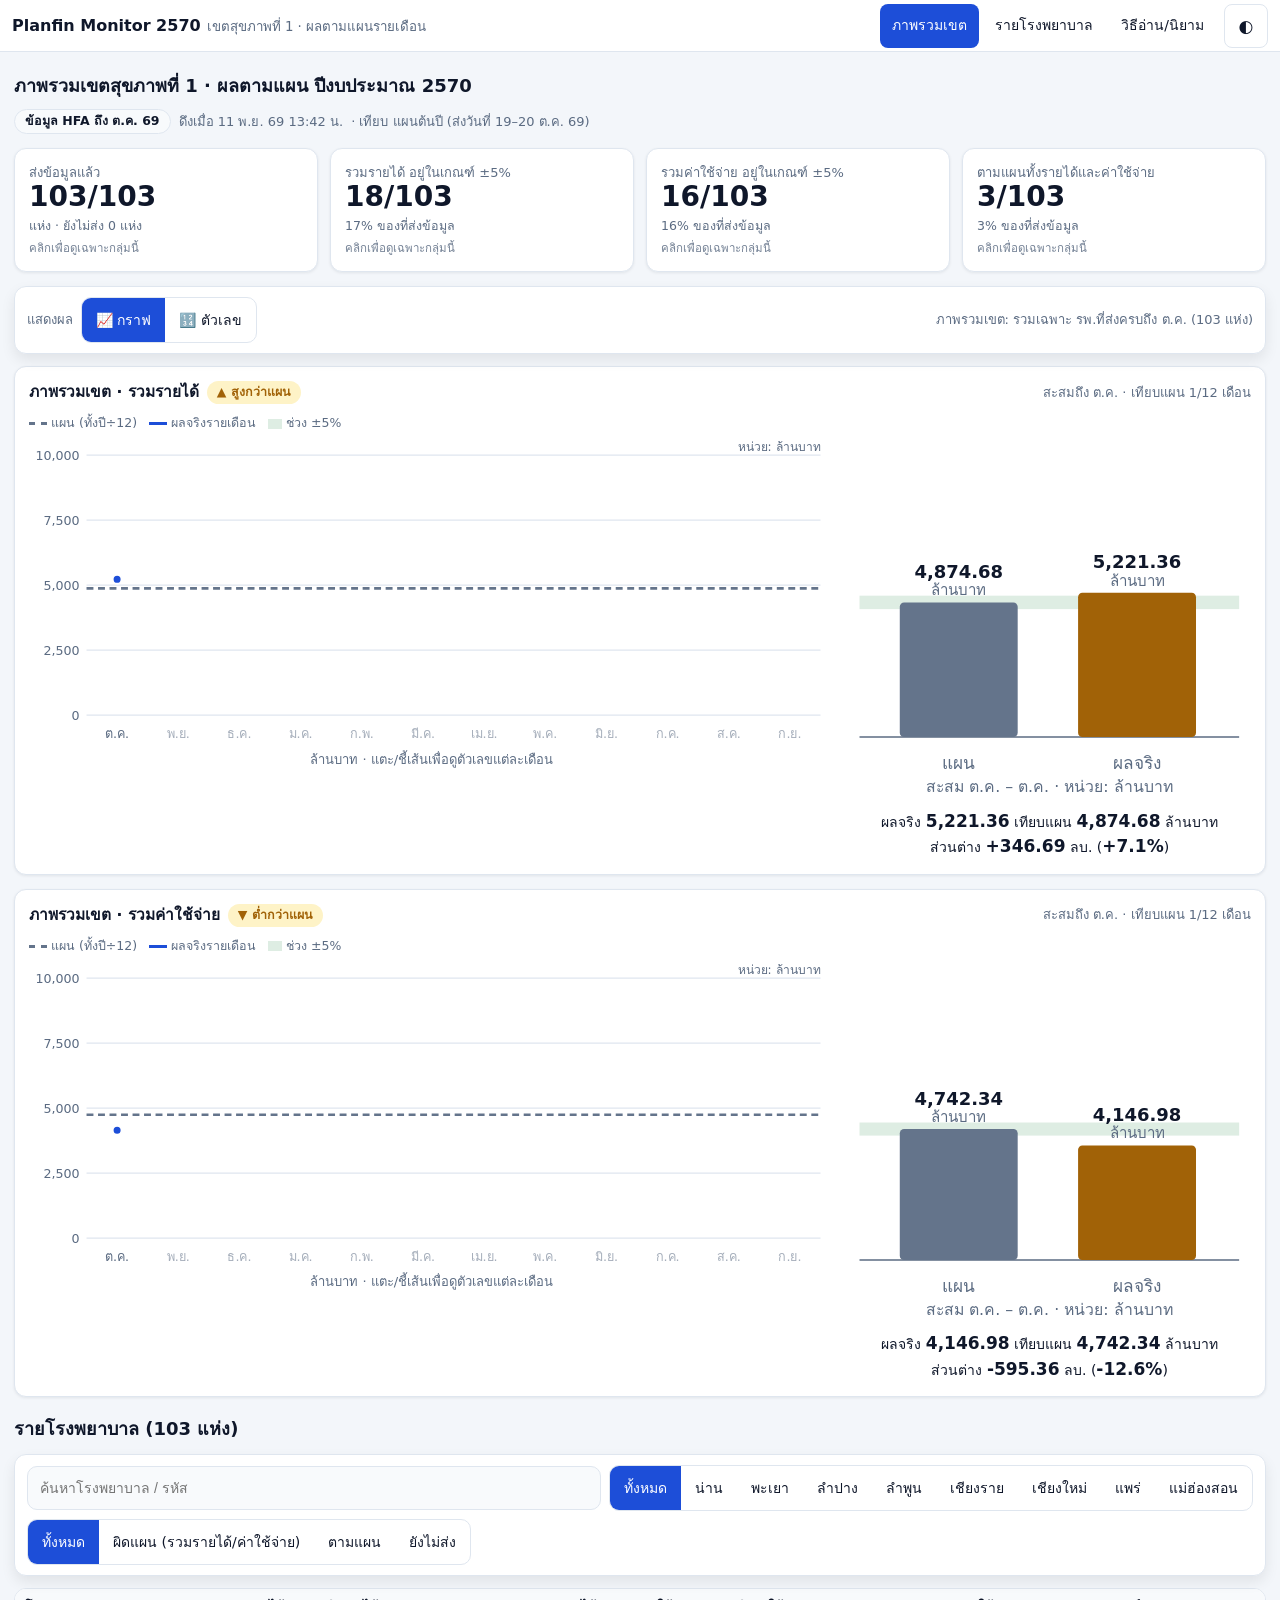
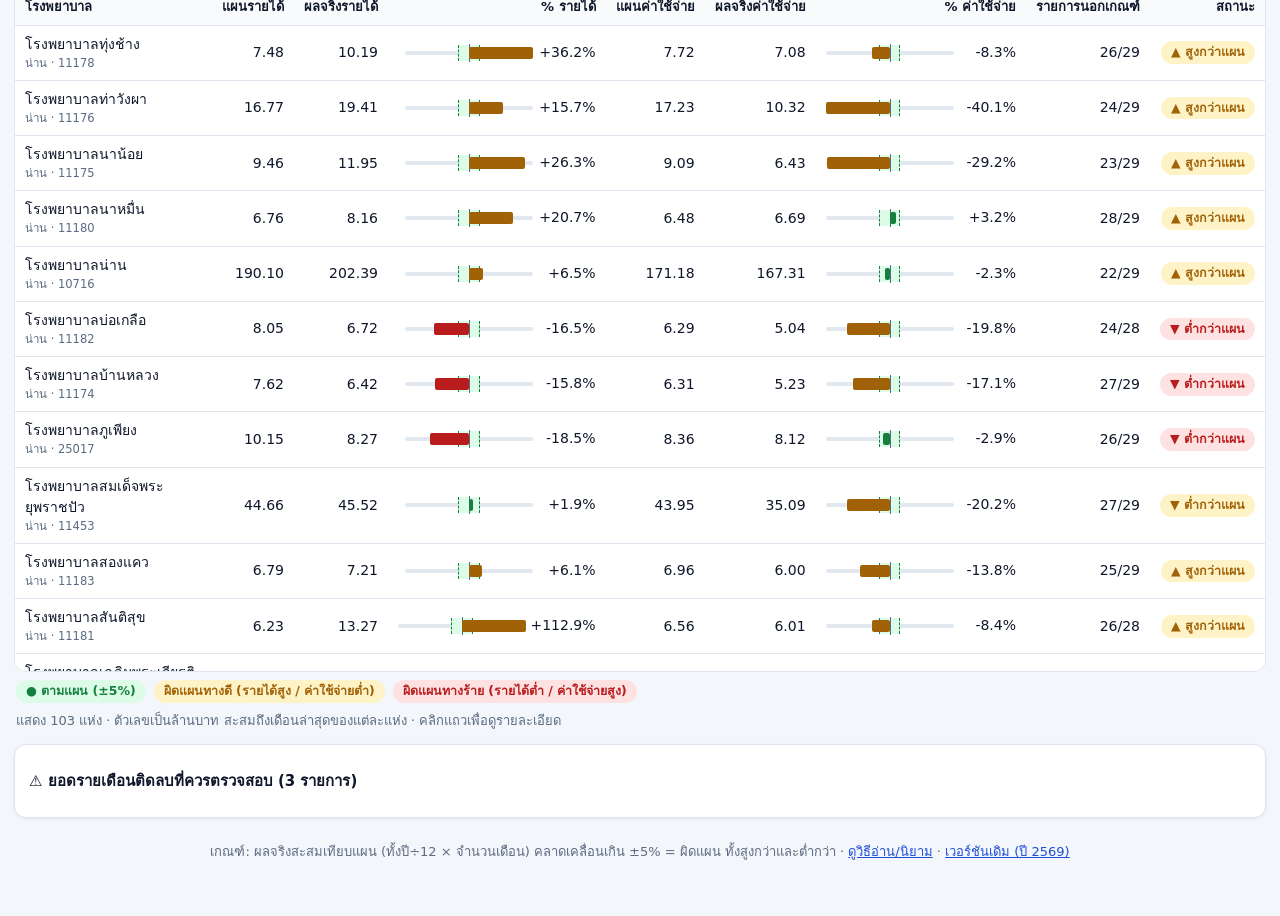
==== commit 728c1846: "KPI cards as filters; highlight actuals in number mode with good/bad coloring Co-Authored-By: Claude" ====
--- a/index.html
+++ b/index.html
@@ -24,12 +24,14 @@
   --nav-h:52px; --bg:#f3f6fa; --panel:#fff; --panel2:#f8fafc; --text:#0f172a; --muted:#5b6b82; --border:#dfe6ef;
   --accent:#1d4ed8; --plan:#64748b; --actual:#1d4ed8;
   --ok:#15803d; --ok-bg:#dcfce7; --over:#c2410c; --over-bg:#ffedd5; --under:#6d28d9; --under-bg:#ede9fe; --na:#64748b; --na-bg:#e2e8f0;
+  --good:#a16207; --good-bg:#fef3c7; --bad:#b91c1c; --bad-bg:#fee2e2;
   --neg:#dc2626; --band:rgba(21,128,61,.14); --shadow:0 1px 3px rgba(15,23,42,.08);
 }
 :root[data-theme="dark"]{
   --bg:#0b1220; --panel:#111a2e; --panel2:#0e1627; --text:#e5e9f2; --muted:#93a0b6; --border:#243049;
   --accent:#6ea0ff; --plan:#94a3b8; --actual:#6ea0ff;
   --ok:#4ade80; --ok-bg:rgba(74,222,128,.14); --over:#fb923c; --over-bg:rgba(251,146,60,.16); --under:#a78bfa; --under-bg:rgba(167,139,250,.16); --na:#94a3b8; --na-bg:rgba(148,163,184,.16);
+  --good:#fbbf24; --good-bg:rgba(251,191,36,.16); --bad:#f87171; --bad-bg:rgba(248,113,113,.18);
   --neg:#f87171; --band:rgba(74,222,128,.16); --shadow:none;
 }
 *{box-sizing:border-box}
@@ -68,11 +70,23 @@
 .kpi .v{font-size:28px;font-weight:700;line-height:1.1}
 .kpi .l{color:var(--muted);font-size:13px}
 .kpi .s{font-size:12.5px;color:var(--muted);margin-top:4px}
+.kpi.clk{cursor:pointer;transition:border-color .15s,box-shadow .15s;min-height:44px}
+.kpi.clk:hover{border-color:var(--actual)}
+.kpi.clk:focus-visible{outline:2px solid var(--actual);outline-offset:2px}
+.kpi.clk.on{border-color:var(--actual);box-shadow:0 0 0 2px var(--actual) inset}
+.kpi .hint{font-size:11.5px;opacity:.85}
+@media print{.kpi .hint{display:none}}
 .badgebar{display:flex;flex-wrap:wrap;gap:8px;align-items:center;margin:10px 0 0;font-size:13px}
 .pill{display:inline-flex;align-items:center;gap:4px;padding:2px 10px;border-radius:999px;font-size:12.5px;font-weight:600;white-space:nowrap}
 .pill.ok{background:var(--ok-bg);color:var(--ok)}
 .pill.over{background:var(--over-bg);color:var(--over)}
 .pill.under{background:var(--under-bg);color:var(--under)}
+.pill.good{background:var(--good-bg);color:var(--good)}
+.pill.bad{background:var(--bad-bg);color:var(--bad)}
+.hl{display:inline-block;padding:1px 7px;border-radius:6px;font-weight:600;white-space:nowrap}
+.hl.ok{background:var(--ok-bg);color:var(--ok)}.hl.good{background:var(--good-bg);color:var(--good)}.hl.bad{background:var(--bad-bg);color:var(--bad)}
+.hl.strong{font-weight:800;padding:2px 9px;box-shadow:0 0 0 1px currentColor inset}
+.legendq{display:flex;flex-wrap:wrap;gap:8px;align-items:center;margin:8px 2px;font-size:12.5px;color:var(--muted)}
 .pill.na{background:var(--na-bg);color:var(--na)}
 .pill.stale{background:var(--over-bg);color:var(--over)}
 
@@ -116,6 +130,7 @@
 .dv .bd{position:absolute;top:3px;bottom:3px;background:var(--ok-bg);border-left:1px dashed var(--ok);border-right:1px dashed var(--ok)}
 .dv .z{position:absolute;left:50%;top:2px;bottom:2px;width:1px;background:var(--muted)}
 .dv .b{position:absolute;top:5px;height:12px;border-radius:2px}
+.dv .b.good{background:var(--good)}.dv .b.bad{background:var(--bad)}
 .dv .b.ok{background:var(--ok)}.dv .b.over{background:var(--over)}.dv .b.under{background:var(--under)}.dv .b.na{background:var(--na)}
 .dvt{display:inline-block;min-width:58px;text-align:right}
 
@@ -209,25 +224,29 @@
   return v;
 }
 function planM(hc, item, k) { return annualOf(hc, item) / 12; }   // แผนรายเดือน = ทั้งปี ÷ 12 (วิธีเดียวกับ กศภ.)
-function judge(act, pl) {
-  var diff = act - pl, pct = null;
+/* pol: +1 = สูงกว่าแผนถือว่าดี (รายได้ NI EBITDA) ; -1 = ต่ำกว่าแผนถือว่าดี (ค่าใช้จ่าย) — ใช้กับสีเท่านั้น การนับ "ผิดแผน" ยังดูแค่ ±TOL */
+var POL = {};
+function polOf(item) { if (!POL[item]) { var it = META.items.filter(function (i) { return i.id === item; })[0]; POL[item] = it && it.g.indexOf('exp') >= 0 || it && it.g === 'sumexp' ? -1 : 1; } return POL[item]; }
+function judge(act, pl, pol) {
+  var diff = act - pl, pct = null; pol = pol || 1;
   if (pl !== 0) pct = Math.round(diff / Math.abs(pl) * 1000) / 10;   // ตัดสินจากค่าที่แสดง (ปัด 1 ตำแหน่ง)
   else if (act === 0) pct = 0;
   var st = pct == null ? 'over' : (Math.abs(pct) <= TOL ? 'ok' : (diff > 0 ? 'over' : 'under'));
-  return { diff: diff, pct: pct, st: st };
-}
-function evalSeries(am, pm, L) {                       // am/pm = 12 ช่อง ; L = จำนวนเดือนที่มีผลจริง
+  var q = st === 'ok' ? 'ok' : ((st === 'over') === (pol > 0) ? 'good' : 'bad');   // good = ผิดแผนทางดี (เหลือง) · bad = ผิดแผนทางร้าย (แดง)
+  return { diff: diff, pct: pct, st: st, q: q, pol: pol };
+}
+function evalSeries(am, pm, L, item) {                 // am/pm = 12 ช่อง ; L = จำนวนเดือนที่มีผลจริง
   var act = 0, pl = 0;
   for (var k = 0; k < L; k++) { act += am[k] || 0; pl += pm[k]; }
-  var j = judge(act, pl);
-  return { act: act, plan: pl, diff: j.diff, pct: j.pct, st: j.st, L: L, am: am, pm: pm };
+  var j = judge(act, pl, polOf(item));
+  return { act: act, plan: pl, diff: j.diff, pct: j.pct, st: j.st, q: j.q, pol: j.pol, L: L, am: am, pm: pm };
 }
 function evalItem(hc, item) {
   var key = hc + '|' + item; if (CACHE[key]) return CACHE[key];
   var A = ACT[hc]; if (!A || !A.L) return (CACHE[key] = null);
   var arr = A.m[item] || [], am = [], pm = [];
   for (var k = 0; k < 12; k++) { am.push(k < A.L ? (arr[k] == null ? 0 : arr[k]) : null); pm.push(planM(hc, item, k)); }
-  return (CACHE[key] = evalSeries(am, pm, A.L));
+  return (CACHE[key] = evalSeries(am, pm, A.L, item));
 }
 function evalRegion(item, codes) {                     // รวมเฉพาะ รพ.ที่ส่งครบถึงเดือนล่าสุด (เทียบแผนชุดเดียวกัน)
   var am = [], pm = [], k, L = META.latest_month;
@@ -236,7 +255,7 @@
     var arr = ACT[hc].m[item] || [];
     for (k = 0; k < 12; k++) { if (k < L) am[k] += arr[k] || 0; pm[k] += planM(hc, item, k); }
   });
-  return evalSeries(am, pm, L);
+  return evalSeries(am, pm, L, item);
 }
 function itemsFor(hc) {                                // เฉพาะรายการที่มีตัวเลข (แผนหรือผลจริงไม่เป็น 0)
   return META.items.filter(function (it) {
@@ -301,7 +320,7 @@
       '<text x="' + (x + bw / 2) + '" y="' + (v >= 0 ? top - 5 : top + h + 26) + '" text-anchor="middle" font-size="10.5">ล้านบาท</text>' +
       '<text x="' + (x + bw / 2) + '" y="' + (H - 22) + '" text-anchor="middle" font-size="12">' + lab + '</text>';
   };
-  var col = { ok: 'var(--ok)', over: 'var(--over)', under: 'var(--under)' }[e.st];
+  var col = { ok: 'var(--ok)', good: 'var(--good)', bad: 'var(--bad)' }[e.q];
   g += bar(x1, e.plan, 'var(--plan)', 'แผน');
   g += bar(x2, e.act, col, 'ผลจริง');
   g += '<text x="' + W / 2 + '" y="' + (H - 6) + '" text-anchor="middle" font-size="11">สะสม ' + MONTHS[0] + ' – ' + MONTHS[e.L - 1] + ' · หน่วย: ล้านบาท</text>';
@@ -331,16 +350,21 @@
 }
 
 /* ====================== ส่วนประกอบ UI ====================== */
+var LEGENDQ = '<span class="pill ok">● ตามแผน (±5%)</span> <span class="pill good">ผิดแผนทางดี (รายได้สูง / ค่าใช้จ่ายต่ำ)</span> <span class="pill bad">ผิดแผนทางร้าย (รายได้ต่ำ / ค่าใช้จ่ายสูง)</span>';
 var ST = { ok: ['✓ ตามแผน', 'ok'], over: ['▲ สูงกว่าแผน', 'over'], under: ['▼ ต่ำกว่าแผน', 'under'] };
 function pill(e) {
   if (!e) return '<span class="pill na">ยังไม่ส่งข้อมูล</span>';
-  var s = ST[e.st]; return '<span class="pill ' + s[1] + '">' + s[0] + '</span>';
-}
+  var s = ST[e.st]; return '<span class="pill ' + e.q + '">' + s[0] + '</span>';
+}
+function arrow(pct) { return pct == null ? '▲' : pct > TOL ? '▲' : pct < -TOL ? '▼' : '●'; }
+/* ไฮไลต์ตัวเลขตามสถานะ: q = ok/good/bad ; txt = ข้อความที่แสดง ; strong = แถวสะสม */
+function hl(q, txt, strong, pct) { return '<span class="hl num ' + q + (strong ? ' strong' : '') + '">' + (pct === undefined ? '' : arrow(pct) + ' ') + txt + '</span>'; }
+function hlE(e, txt, strong, withArrow) { return hl(e.q, txt, strong, withArrow ? e.pct : undefined); }
 function pctCell(e) {
   if (!e) return '<span class="muted">–</span>';
-  if (MODE === 'num') return '<span class="num">' + fmtPctSigned(e.pct) + '</span>';
+  if (MODE === 'num') return hlE(e, fmtPctSigned(e.pct), false, true);
   var p = e.pct == null ? 0 : Math.max(-30, Math.min(30, e.pct)), w = Math.abs(p) / 30 * 50;
-  var b = '<span class="b ' + e.st + '" style="' + (p >= 0 ? 'left:50%' : 'right:50%') + ';width:' + w + '%"></span>';
+  var b = '<span class="b ' + e.q + '" style="' + (p >= 0 ? 'left:50%' : 'right:50%') + ';width:' + w + '%"></span>';
   return '<span class="dv" title="' + fmtPctSigned(e.pct) + '"><span class="tr"></span><span class="bd" style="left:' + (50 - TOL / 30 * 50) + '%;right:' + (50 - TOL / 30 * 50) + '%"></span><span class="z"></span>' + b + '</span> <span class="dvt num">' + fmtPctSigned(e.pct) + '</span>';
 }
 var UID = 0;
@@ -354,10 +378,11 @@
   if (MODE === 'num') {
     var rows = '';
     for (var k = 0; k < 12; k++) {
-      var a = e.am[k], p = e.pm[k], j = a == null ? null : judge(a, p);
-      rows += '<tr' + (a == null ? ' style="opacity:.5"' : '') + '><td class="l">' + MONTHS[k] + '</td><td class="num">' + fmtBaht(p) + '</td><td class="num ' + (a != null && a < 0 ? 'neg' : '') + '">' + fmtBaht(a) + '</td><td class="num">' + (j ? (j.diff > 0 ? '+' : '') + fmtBaht(j.diff) : '–') + '</td><td class="num">' + (j ? fmtPctSigned(j.pct) : '–') + '</td></tr>';
+      var a = e.am[k], p = e.pm[k], j = a == null ? null : judge(a, p, e.pol);
+      var av = a == null ? fmtBaht(a) : (a < 0 ? '<span class="neg">' + fmtBaht(a) + '</span>' : fmtBaht(a));
+      rows += '<tr' + (a == null ? ' style="opacity:.5"' : '') + '><td class="l">' + MONTHS[k] + '</td><td class="num">' + fmtBaht(p) + '</td><td class="num">' + (j ? hl(j.q, av) : av) + '</td><td class="num">' + (j ? hl(j.q, (j.diff > 0 ? '+' : '') + fmtBaht(j.diff)) : '–') + '</td><td class="num">' + (j ? hl(j.q, fmtPctSigned(j.pct), false, j.pct) : '–') + '</td></tr>';
     }
-    rows += '<tr class="ytd"><td class="l">สะสม ' + MONTHS[0] + '–' + MONTHS[e.L - 1] + '</td><td class="num">' + fmtBaht(e.plan) + '</td><td class="num">' + fmtBaht(e.act) + '</td><td class="num">' + (e.diff > 0 ? '+' : '') + fmtBaht(e.diff) + '</td><td class="num">' + fmtPctSigned(e.pct) + '</td></tr>';
+    rows += '<tr class="ytd"><td class="l">สะสม ' + MONTHS[0] + '–' + MONTHS[e.L - 1] + '</td><td class="num">' + fmtBaht(e.plan) + '</td><td class="num">' + hlE(e, fmtBaht(e.act), true) + '</td><td class="num">' + hlE(e, (e.diff > 0 ? '+' : '') + fmtBaht(e.diff), true) + '</td><td class="num">' + hlE(e, fmtPctSigned(e.pct), true, true) + '</td></tr>';
     body = '<div class="tablebox" style="max-height:none"><table class="mt"><thead><tr><th class="l">เดือน</th><th>แผน (บาท)</th><th>ผลจริง (บาท)</th><th>ส่วนต่าง</th><th>%</th></tr></thead><tbody>' + rows + '</tbody></table></div>' + diffline;
   } else {
     body = '<div class="pair"><div><div class="legend"><span><i class="d" style="border-color:var(--plan)"></i>แผน (ทั้งปี÷12)</span><span><i style="border-color:var(--actual)"></i>ผลจริงรายเดือน</span><span><i class="bx"></i>ช่วง ±' + TOL + '%</span></div>' + lineChart(e, id) + '<div class="note" style="text-align:center">ล้านบาท · แตะ/ชี้เส้นเพื่อดูตัวเลขแต่ละเดือน</div></div><div>' + barChart(e) + diffline + '</div></div>';
@@ -374,28 +399,48 @@
 }
 
 /* ====================== หน้า: ภาพรวมเขต ====================== */
-var FS = { prov: 'ทั้งหมด', status: 'all', q: '', sort: 'prov', dir: 1 };
+var FS = { prov: 'ทั้งหมด', status: 'all', q: '', sort: 'prov', dir: 1, grp: '' };
 function pageHome() {
   var sums = META.hospitals.map(function (h) { return hospSummary(h.c); });
   var sent = sums.filter(function (s) { return !s.na; });
   var okRev = sent.filter(function (s) { return s.rev.st === 'ok'; }).length, okExp = sent.filter(function (s) { return s.exp.st === 'ok'; }).length;
   var okBoth = sent.filter(function (s) { return s.rev.st === 'ok' && s.exp.st === 'ok'; }).length;
-  var full = sent.filter(function (s) { return !s.late; }).map(function (s) { return s.hc; });
-  var rg = full.length ? [evalRegion('P_REV_TOTAL', full), evalRegion('P_EXP_TOTAL', full)] : [null, null];
   var h = '<h2 style="margin-top:6px">ภาพรวมเขตสุขภาพที่ 1 · ผลตามแผน ปีงบประมาณ ' + META.fy + '</h2>' + freshnessBar();
-  h += '<div class="cards">' +
-    kpi('ส่งข้อมูลแล้ว', sent.length + '/' + META.total, 'แห่ง · ยังไม่ส่ง ' + (META.total - sent.length) + ' แห่ง') +
-    kpi('รวมรายได้ อยู่ในเกณฑ์ ±' + TOL + '%', okRev + '/' + sent.length, pctOf(okRev, sent.length) + ' ของที่ส่งข้อมูล') +
-    kpi('รวมค่าใช้จ่าย อยู่ในเกณฑ์ ±' + TOL + '%', okExp + '/' + sent.length, pctOf(okExp, sent.length) + ' ของที่ส่งข้อมูล') +
-    kpi('ตามแผนทั้งรายได้และค่าใช้จ่าย', okBoth + '/' + sent.length, pctOf(okBoth, sent.length) + ' ของที่ส่งข้อมูล') + '</div>';
-  h += '<div class="filter-bar"><span class="muted" style="font-size:13px">แสดงผล</span>' + modeSeg() + '<span class="sp"></span><span class="note">ภาพรวมเขต: รวมเฉพาะ รพ.ที่ส่งครบถึง ' + MONTHS[META.latest_month - 1] + ' (' + full.length + ' แห่ง)</span></div>';
-  h += '<div id="regionPanels">' + evPanel('ภาพรวมเขต · รวมรายได้', rg[0]) + evPanel('ภาพรวมเขต · รวมค่าใช้จ่าย', rg[1]) + '</div>';
+  h += '<div class="cards" id="kpis">' +
+    kpi('ส่งข้อมูลแล้ว', sent.length + '/' + META.total, 'แห่ง · ยังไม่ส่ง ' + (META.total - sent.length) + ' แห่ง', 'sent') +
+    kpi('รวมรายได้ อยู่ในเกณฑ์ ±' + TOL + '%', okRev + '/' + sent.length, pctOf(okRev, sent.length) + ' ของที่ส่งข้อมูล', 'rev') +
+    kpi('รวมค่าใช้จ่าย อยู่ในเกณฑ์ ±' + TOL + '%', okExp + '/' + sent.length, pctOf(okExp, sent.length) + ' ของที่ส่งข้อมูล', 'exp') +
+    kpi('ตามแผนทั้งรายได้และค่าใช้จ่าย', okBoth + '/' + sent.length, pctOf(okBoth, sent.length) + ' ของที่ส่งข้อมูล', 'both') + '</div>';
+  h += '<div class="filter-bar"><span class="muted" style="font-size:13px">แสดงผล</span>' + modeSeg() + '<span class="sp"></span><span class="note" id="regNote"></span></div>';
+  h += '<div id="regionPanels"></div>';
   h += '<h2>รายโรงพยาบาล (' + META.total + ' แห่ง)</h2>' + hospFilterBar() + '<div id="hospTable"></div>';
   if (META.quality && META.quality.length) h += qualityBox();
   h += '<div class="foot">เกณฑ์: ผลจริงสะสมเทียบแผน (ทั้งปี÷12 × จำนวนเดือน) คลาดเคลื่อนเกิน ±' + TOL + '% = ผิดแผน ทั้งสูงกว่าและต่ำกว่า · <a href="#/about">ดูวิธีอ่าน/นิยาม</a> · <a href="v1/index.html">เวอร์ชันเดิม (ปี 2569)</a></div>';
-  $('#app').innerHTML = h; attachTips($('#app')); drawHospTable(sums); bindFilters(sums);
-}
-function kpi(l, v, s) { return '<div class="card kpi"><div class="l">' + l + '</div><div class="v num">' + v + '</div><div class="s">' + s + '</div></div>'; }
+  $('#app').innerHTML = h; drawRegion(sums); drawHospTable(sums); bindFilters(sums);
+}
+var GRP = { sent: 'ส่งข้อมูลแล้ว', rev: 'รวมรายได้อยู่ในเกณฑ์', exp: 'รวมค่าใช้จ่ายอยู่ในเกณฑ์', both: 'ตามแผนทั้งรายได้และค่าใช้จ่าย' };
+function inGrp(s) {
+  if (!FS.grp) return true;
+  if (s.na) return false;
+  if (FS.grp === 'rev') return s.rev.st === 'ok';
+  if (FS.grp === 'exp') return s.exp.st === 'ok';
+  if (FS.grp === 'both') return s.rev.st === 'ok' && s.exp.st === 'ok';
+  return true;
+}
+function drawRegion(sums) {                              // ภาพรวมเขต = รวมเฉพาะ รพ.ในกลุ่มที่เลือก (ถ้ามี) ที่ส่งครบถึงเดือนล่าสุด
+  var inG = sums.filter(function (s) { return !s.na && inGrp(s); });
+  var full = inG.filter(function (s) { return !s.late; }).map(function (s) { return s.hc; });
+  var tag = FS.grp ? ' · กลุ่ม "' + GRP[FS.grp] + '"' : '';
+  var rg = full.length ? [evalRegion('P_REV_TOTAL', full), evalRegion('P_EXP_TOTAL', full)] : [null, null];
+  $('#regNote').textContent = (FS.grp ? 'กลุ่ม "' + GRP[FS.grp] + '" ' + inG.length + ' แห่ง · ' : 'ภาพรวมเขต: ') + 'รวมเฉพาะ รพ.ที่ส่งครบถึง ' + MONTHS[META.latest_month - 1] + ' (' + full.length + ' แห่ง)';
+  TIPS = {};
+  $('#regionPanels').innerHTML = evPanel('ภาพรวมเขต · รวมรายได้' + tag, rg[0]) + evPanel('ภาพรวมเขต · รวมค่าใช้จ่าย' + tag, rg[1]);
+  attachTips($('#regionPanels'));
+}
+function kpi(l, v, s, g) {
+  if (!g) return '<div class="card kpi"><div class="l">' + l + '</div><div class="v num">' + v + '</div><div class="s">' + s + '</div></div>';
+  return '<div class="card kpi clk' + (FS.grp === g ? ' on' : '') + '" role="button" tabindex="0" aria-pressed="' + (FS.grp === g) + '" data-g="' + g + '" title="คลิกเพื่อกรองเฉพาะกลุ่มนี้ (คลิกซ้ำเพื่อยกเลิก)"><div class="l">' + l + '</div><div class="v num">' + v + '</div><div class="s">' + s + '</div><div class="s hint">' + (FS.grp === g ? '✓ กำลังกรอง · คลิกเพื่อยกเลิก' : 'คลิกเพื่อดูเฉพาะกลุ่มนี้') + '</div></div>';
+}
 function pctOf(a, b) { return b ? (a / b * 100).toFixed(0) + '%' : '-'; }
 function hospFilterBar() {
   var provs = ['ทั้งหมด'].concat(Array.from(new Set(META.hospitals.map(function (h) { return h.p; }))));
@@ -404,11 +449,16 @@
     '<div class="seg" id="provSeg" style="flex-wrap:wrap">' + provs.map(function (p) { return '<button data-p="' + esc(p) + '" class="' + (FS.prov === p ? 'active' : '') + '">' + esc(p) + '</button>'; }).join('') + '</div>' +
     '<div class="seg" id="stSeg" style="flex-wrap:wrap">' + st.map(function (s) { return '<button data-s="' + s[0] + '" class="' + (FS.status === s[0] ? 'active' : '') + '">' + s[1] + '</button>'; }).join('') + '</div></div>';
 }
+function overall(s) {                                  // สถานะรวมของ รพ.: ถ้าผิดแผนทั้งคู่ เอาทางร้ายก่อน
+  var bad = [s.rev, s.exp].filter(function (e) { return e.q === 'bad'; })[0];
+  return bad || [s.rev, s.exp].filter(function (e) { return e.q === 'good'; })[0] || s.rev;
+}
 function drawHospTable(sums) {
   var q = FS.q.trim().toLowerCase();
   var rows = sums.filter(function (s) {
     if (FS.prov !== 'ทั้งหมด' && s.h.p !== FS.prov) return false;
     if (q && (s.h.n + ' ' + s.hc).toLowerCase().indexOf(q) < 0) return false;
+    if (!inGrp(s)) return false;
     if (FS.status === 'na') return s.na;
     if (FS.status === 'out') return !s.na && (s.rev.st !== 'ok' || s.exp.st !== 'ok');
     if (FS.status === 'in') return !s.na && s.rev.st === 'ok' && s.exp.st === 'ok';
@@ -421,12 +471,23 @@
   rows.forEach(function (s) {
     var nm = '<td class="l hname">' + esc(s.h.n) + '<span class="sub">' + esc(s.h.p) + ' · ' + s.hc + (s.late ? ' · ข้อมูลถึง ' + MONTHS[s.L - 1] : '') + '</span></td>';
     if (s.na) h += '<tr class="clickable" data-h="' + s.hc + '">' + nm + '<td colspan="7" style="text-align:center" class="muted">ยังไม่มีข้อมูลผลจริง</td><td>' + pill(null) + '</td></tr>';
-    else h += '<tr class="clickable" data-h="' + s.hc + '">' + nm + '<td class="num">' + fmtMB(s.rev.plan) + '</td><td class="num">' + fmtMB(s.rev.act) + '</td><td>' + pctCell(s.rev) + '</td><td class="num">' + fmtMB(s.exp.plan) + '</td><td class="num">' + fmtMB(s.exp.act) + '</td><td>' + pctCell(s.exp) + '</td><td class="num">' + s.out + '/' + s.n + '</td><td>' + pill(s.rev.st === 'ok' && s.exp.st === 'ok' ? s.rev : (s.rev.st !== 'ok' ? s.rev : s.exp)) + '</td></tr>';
-  });
-  h += '</tbody></table></div><div class="note" style="margin:6px 2px">แสดง ' + rows.length + ' แห่ง · ตัวเลขเป็นล้านบาท สะสมถึงเดือนล่าสุดของแต่ละแห่ง · คลิกแถวเพื่อดูรายละเอียด</div>';
+    else h += '<tr class="clickable" data-h="' + s.hc + '">' + nm + '<td class="num">' + fmtMB(s.rev.plan) + '</td><td class="num">' + (MODE === 'num' ? hlE(s.rev, fmtMB(s.rev.act)) : fmtMB(s.rev.act)) + '</td><td>' + pctCell(s.rev) + '</td><td class="num">' + fmtMB(s.exp.plan) + '</td><td class="num">' + (MODE === 'num' ? hlE(s.exp, fmtMB(s.exp.act)) : fmtMB(s.exp.act)) + '</td><td>' + pctCell(s.exp) + '</td><td class="num">' + s.out + '/' + s.n + '</td><td>' + pill(overall(s)) + '</td></tr>';
+  });
+  h += '</tbody></table></div><div class="legendq">' + LEGENDQ + '</div><div class="note" style="margin:6px 2px">แสดง ' + rows.length + ' แห่ง · ตัวเลขเป็นล้านบาท สะสมถึงเดือนล่าสุดของแต่ละแห่ง · คลิกแถวเพื่อดูรายละเอียด</div>';
   $('#hospTable').innerHTML = h;
 }
 function bindFilters(sums) {
+  function pickGrp(card) {
+    FS.grp = FS.grp === card.dataset.g ? '' : card.dataset.g; FS.status = 'all';
+    $('#kpis').querySelectorAll('.clk').forEach(function (c) {
+      var on = c.dataset.g === FS.grp; c.classList.toggle('on', on); c.setAttribute('aria-pressed', on);
+      c.querySelector('.hint').textContent = on ? '✓ กำลังกรอง · คลิกเพื่อยกเลิก' : 'คลิกเพื่อดูเฉพาะกลุ่มนี้';
+    });
+    $('#stSeg').querySelectorAll('button').forEach(function (x) { x.classList.toggle('active', x.dataset.s === 'all'); });
+    drawRegion(sums); drawHospTable(sums);
+  }
+  $('#kpis').addEventListener('click', function (e) { var c = e.target.closest('.clk'); if (c) pickGrp(c); });
+  $('#kpis').addEventListener('keydown', function (e) { var c = e.target.closest('.clk'); if (c && (e.key === 'Enter' || e.key === ' ')) { e.preventDefault(); pickGrp(c); } });
   $('#q').addEventListener('input', function (e) { FS.q = e.target.value; drawHospTable(sums); });
   $('#provSeg').addEventListener('click', function (e) { var b = e.target.closest('button'); if (!b) return; FS.prov = b.dataset.p; $('#provSeg').querySelectorAll('button').forEach(function (x) { x.classList.toggle('active', x === b); }); drawHospTable(sums); });
   $('#stSeg').addEventListener('click', function (e) { var b = e.target.closest('button'); if (!b) return; FS.status = b.dataset.s; $('#stSeg').querySelectorAll('button').forEach(function (x) { x.classList.toggle('active', x === b); }); drawHospTable(sums); });
@@ -466,10 +527,10 @@
     var gname = it.g === 'rev' ? 'รายได้' : it.g === 'exp' ? 'ค่าใช้จ่าย' : it.g === 'sum' ? 'ผลลัพธ์' : null;
     if (gname && gname !== last) { h += '<tr class="grp"><td colspan="6">' + gname + '</td></tr>'; last = gname; }
     var open = !!OPEN[hc + it.id];
-    h += '<tr class="clickable' + (it.g.indexOf('sum') === 0 ? ' ytd' : '') + '" data-item="' + it.id + '"><td class="l hname" style="' + (it.g.indexOf('sum') === 0 ? 'font-weight:700' : '') + '">' + (open ? '▾ ' : '▸ ') + (it.g.indexOf('sum') === 0 ? '' : '<span class="muted">' + it.id + '</span> ') + esc(it.label) + '</td><td class="num">' + fmtBaht(e.plan) + '</td><td class="num">' + fmtBaht(e.act) + '</td><td class="num">' + (e.diff > 0 ? '+' : '') + fmtBaht(e.diff) + '</td><td class="num">' + fmtPctSigned(e.pct) + '</td><td>' + pill(e) + '</td></tr>';
+    h += '<tr class="clickable' + (it.g.indexOf('sum') === 0 ? ' ytd' : '') + '" data-item="' + it.id + '"><td class="l hname" style="' + (it.g.indexOf('sum') === 0 ? 'font-weight:700' : '') + '">' + (open ? '▾ ' : '▸ ') + (it.g.indexOf('sum') === 0 ? '' : '<span class="muted">' + it.id + '</span> ') + esc(it.label) + '</td><td class="num">' + fmtBaht(e.plan) + '</td><td class="num">' + hlE(e, fmtBaht(e.act)) + '</td><td class="num">' + hlE(e, (e.diff > 0 ? '+' : '') + fmtBaht(e.diff)) + '</td><td class="num">' + hlE(e, fmtPctSigned(e.pct), false, true) + '</td><td>' + pill(e) + '</td></tr>';
     if (open) h += '<tr class="acc-row"><td colspan="6"><div class="acc-in">' + evPanel(it.label, e) + '</div></td></tr>';
   });
-  h += '</tbody></table></div><div class="foot">ผลจริงมาจากรายงาน Planfin ของระบบ HFA (กศภ.) · แผนจากไฟล์ worksheet ที่ รพ. ส่ง · <a href="#/about">วิธีอ่าน/นิยาม</a></div>';
+  h += '</tbody></table></div><div class="legendq">' + LEGENDQ + '</div><div class="foot">ผลจริงมาจากรายงาน Planfin ของระบบ HFA (กศภ.) · แผนจากไฟล์ worksheet ที่ รพ. ส่ง · <a href="#/about">วิธีอ่าน/นิยาม</a></div>';
   $('#app').innerHTML = h; attachTips($('#app')); bindPicker(); bindMode();
   $('#chkZero').addEventListener('change', function (e) { SHOWZERO = e.target.checked; route(); });
   $('#itemTable').addEventListener('click', function (e) { var tr = e.target.closest('tr[data-item]'); if (!tr) return; var k = hc + tr.dataset.item; OPEN[k] = !OPEN[k]; var sy = scrollY; route(); scrollTo(0, sy); });
@@ -511,7 +572,7 @@
     '<li><b>การตัดสิน</b> ใช้ผลจริง<u>สะสม</u>เทียบแผน<u>สะสม</u>ถึงเดือนล่าสุดของโรงพยาบาลนั้น (เช่น ถึง พ.ย. = แผน × 2/12)</li>' +
     '<li><b>เกณฑ์ ±' + TOL + '%</b> ใช้กับทุกรายการ (P) รวมรายได้ รวมค่าใช้จ่าย NI และ EBITDA · ผลต่าง % = (ผลจริง − แผน) ÷ |แผน| · <b>คลาดเคลื่อนเกินเกณฑ์ทั้งสองทิศถือว่า "ผิดแผน"</b> ' +
     '(สูงกว่าแผนอาจแปลว่าประมาณการไม่แม่น เช่นเดียวกับต่ำกว่าแผน) · ตัดสินจากค่า % ที่ปัดทศนิยม 1 ตำแหน่งตามที่แสดง · ถ้าแผนเป็น 0 แต่มีผลจริง ถือว่าผิดแผน (แสดง "แผน 0")</li></ul>' +
-    '<h3>สี</h3><p><span class="pill ok">✓ ตามแผน</span> อยู่ในเกณฑ์ · <span class="pill over">▲ สูงกว่าแผน</span> เกินเกณฑ์ด้านบน · <span class="pill under">▼ ต่ำกว่าแผน</span> เกินเกณฑ์ด้านล่าง · <span class="pill na">ยังไม่ส่งข้อมูล</span></p>' +
+    '<h3>สี</h3><p>ลูกศรบอกทิศทาง (▲ สูงกว่าแผน · ▼ ต่ำกว่าแผน) ส่วนสีบอกว่าผิดแผนไปทางดีหรือทางร้าย: ' + LEGENDQ + '</p><p class="note">รายได้ NI EBITDA: สูงกว่าแผนถือว่าดี · ค่าใช้จ่าย: ต่ำกว่าแผนถือว่าดี · ทั้งสองทางยังนับเป็น "ผิดแผน" เท่ากัน สีใช้บอกลักษณะเท่านั้น</p><p><span class="pill na">ยังไม่ส่งข้อมูล</span></p>' +
     '<h3>การจับคู่รหัสบัญชีแผน–HFA</h3><ul><li>แผน P10 (รายได้ค่ารักษาและบริการอื่น ๆ) = HFA P09.1 + P09.2 + P09.3 + P10</li><li>แผน P13S/P26S/P27S/P29 = HFA รวมรายได้/รวมค่าใช้จ่าย/NI/EBITDA · รายการอื่นตรงรหัสเดียวกัน</li></ul>' +
     '<h3>แหล่งข้อมูล</h3><ul><li>ผลจริง: ระบบ HFA กศภ. ดึงเมื่อ ' + thaiDateTime(META.pulled_at) + ' · ข้อมูลถึงเดือน ' + MONTHS[META.latest_month - 1] + ' · ส่งแล้ว ' + META.sent + '/' + META.total + ' แห่ง</li>' +
     v.map(function (x) { return '<li>แผน: ' + esc(x.label) + ' ' + (x === v[v.length - 1] ? '(ฉบับที่ใช้คำนวณ)' : '(ถูกแทนที่แล้ว)') + '</li>'; }).join('') + '</ul>' +
